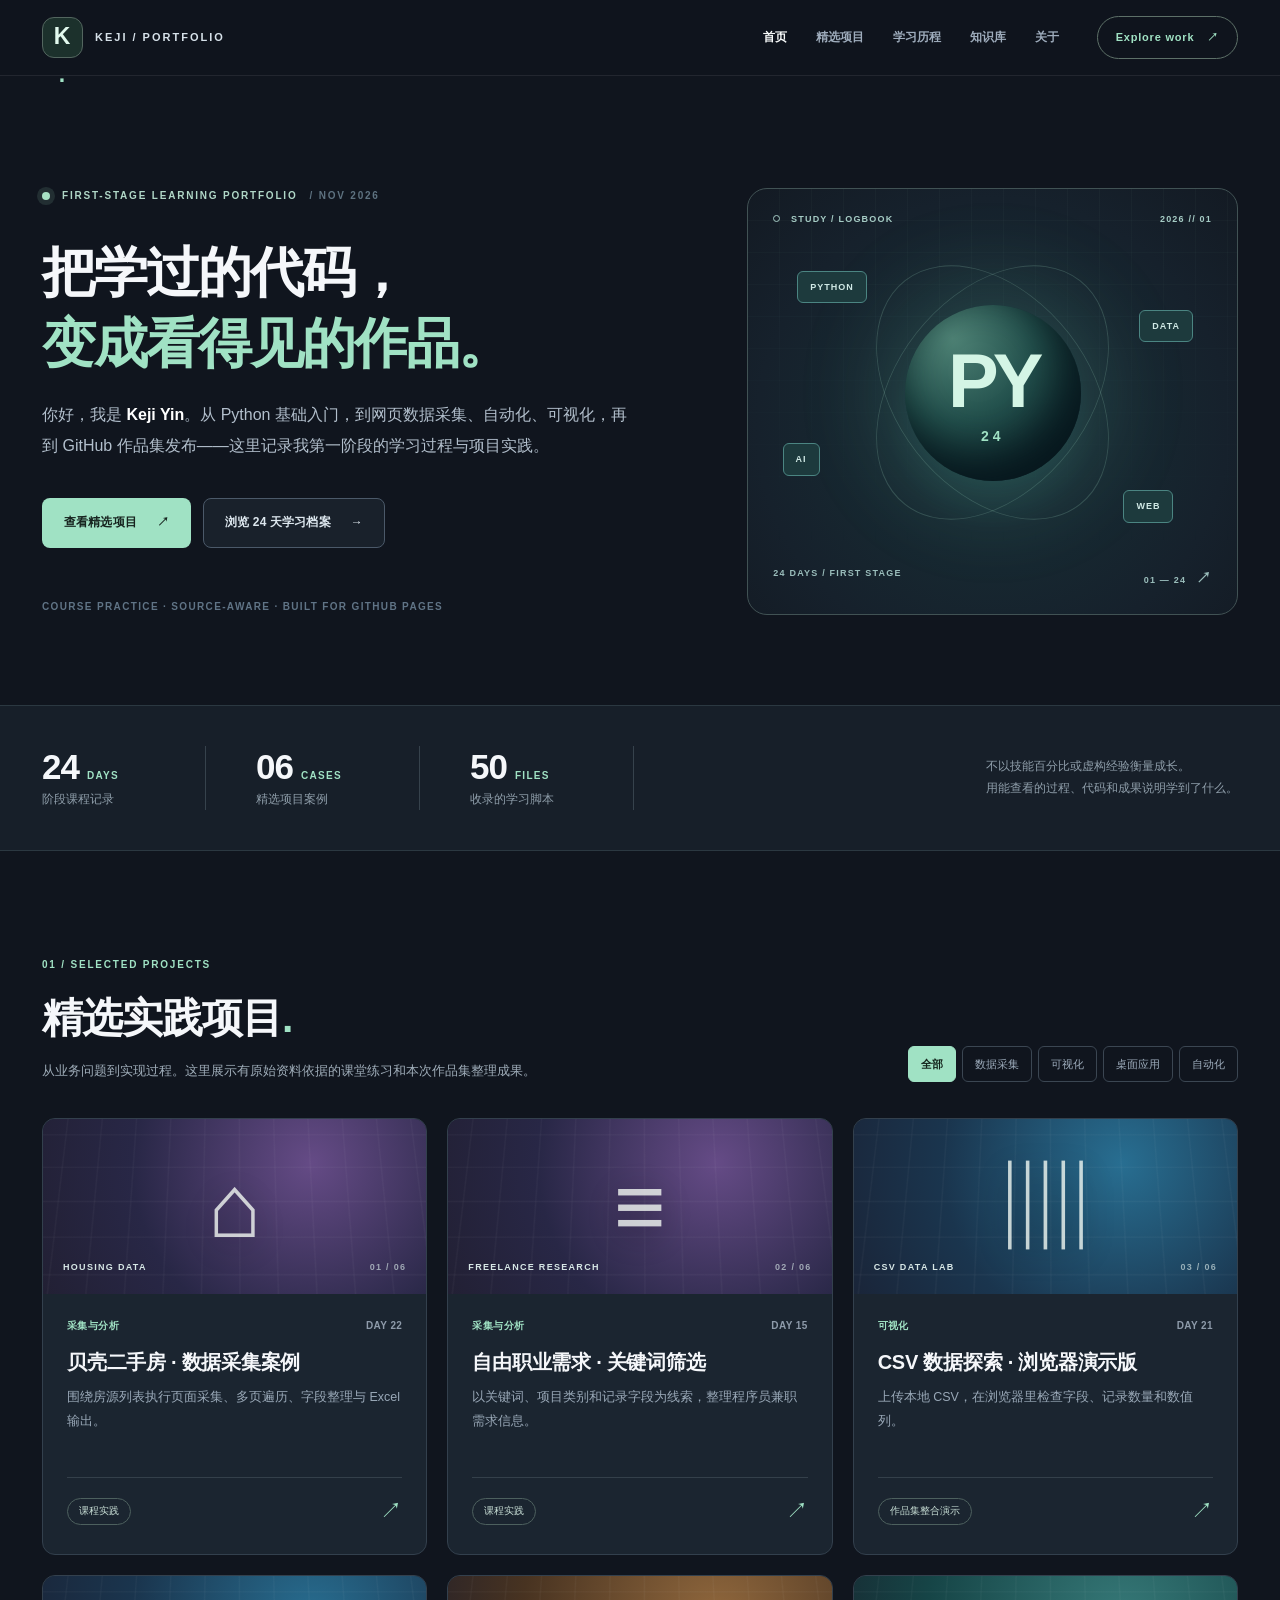
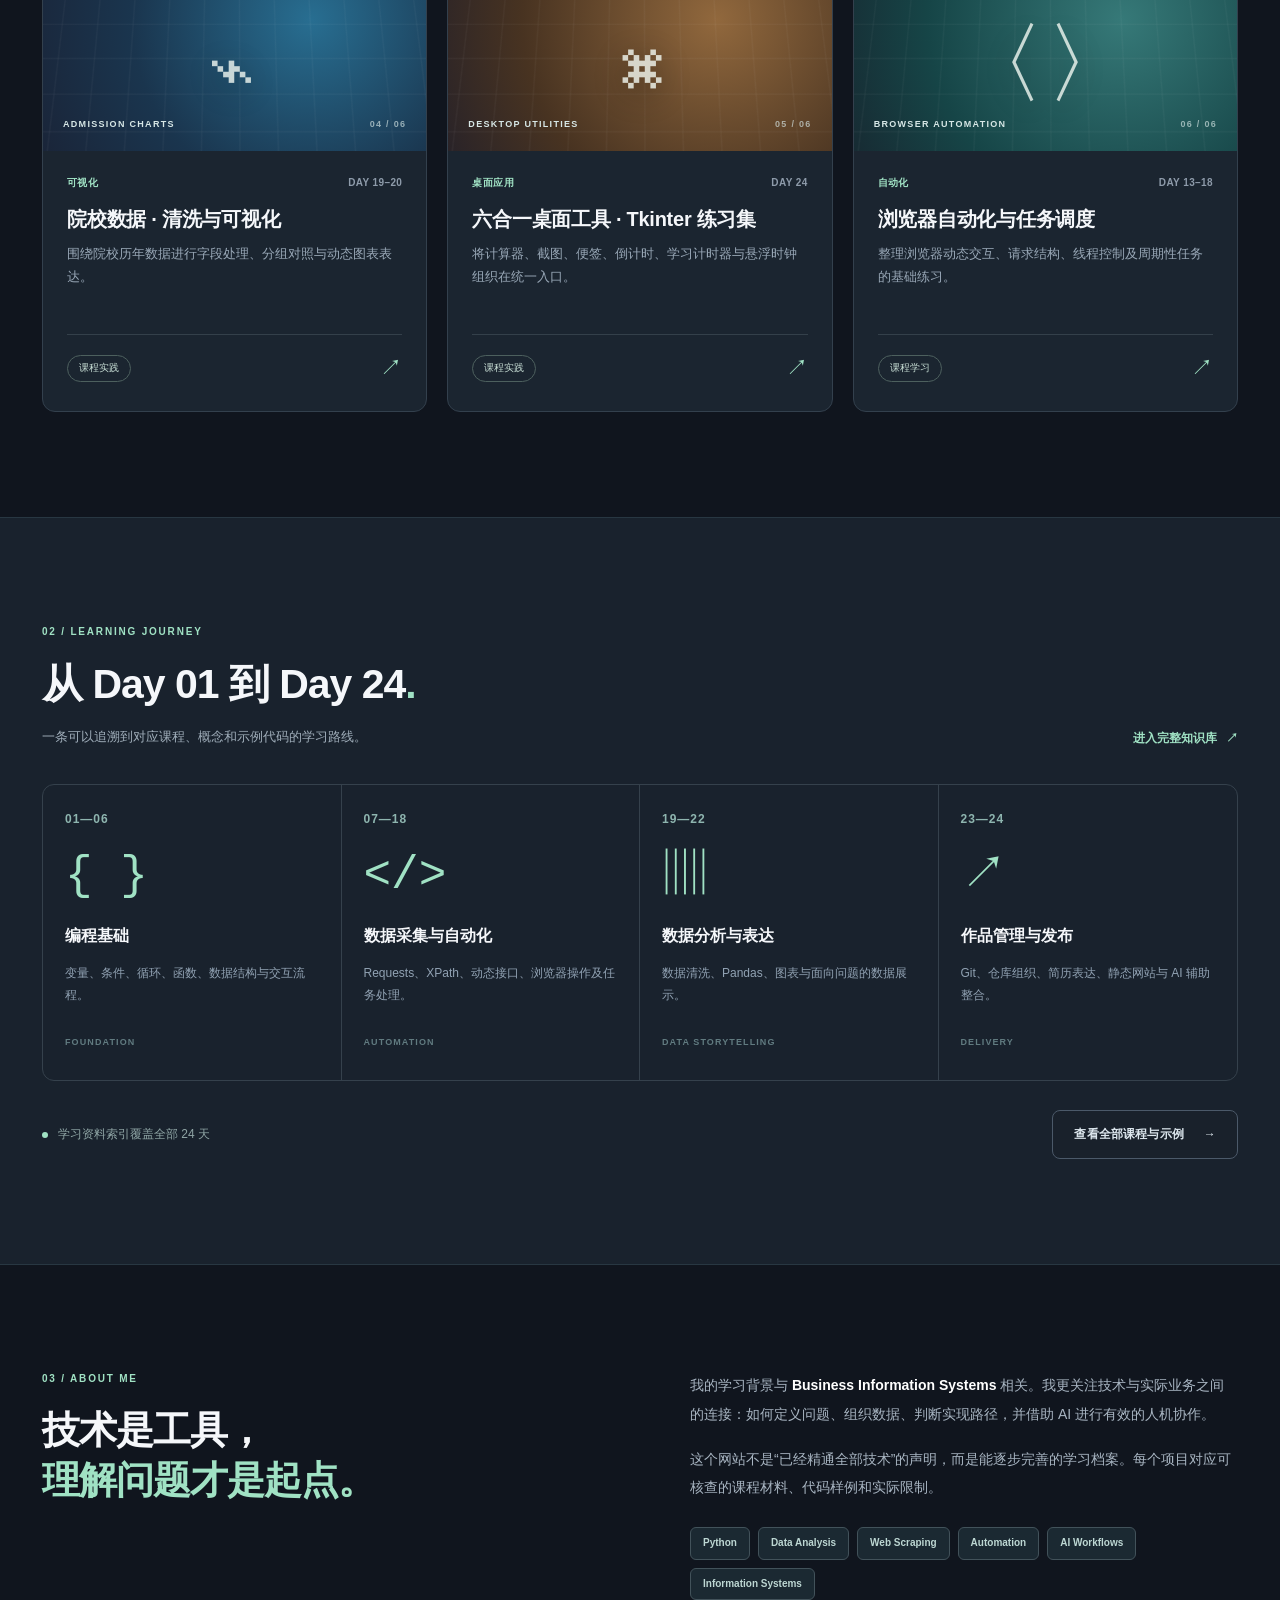
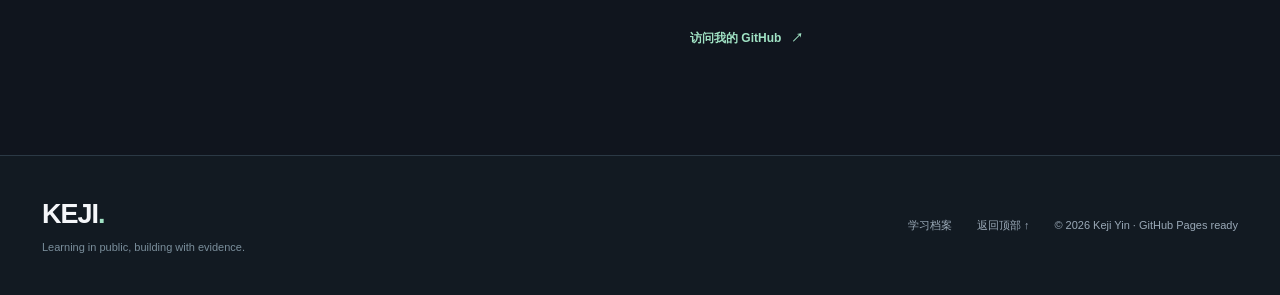
==== index.html @ 794d2c62 "Add files via upload" ====
<!doctype html>
<html lang="zh-CN">
<head>
  <meta charset="utf-8"><meta name="viewport" content="width=device-width, initial-scale=1">
  <meta name="color-scheme" content="dark"><meta name="description" content="Keji Yin 的 Python 第一阶段结课作品集：24 天学习轨迹、数据分析、自动化和桌面工具课程练习。">
  <title>Keji Yin — Python Learning Portfolio</title>
  <link rel="stylesheet" href="assets/style.css">
</head>
<body data-page="home">
  <header class="site-nav"><div class="wrap nav-inner">
    <a class="wordmark" href="index.html" aria-label="Keji 作品集首页"><span class="mark">K<span class="mark-dot">.</span></span><span class="wordmark-text">KEJI / PORTFOLIO</span></a>
    <nav class="nav-links" aria-label="网站导航"><a class="nav-active" href="index.html">首页</a><a href="#projects">精选项目</a><a href="#journey">学习历程</a><a href="knowledge.html">知识库</a><a href="#about">关于</a></nav>
    <a class="nav-cta" href="#projects">Explore work <span>↗</span></a>
    <button id="menu-toggle" class="menu-toggle" type="button" aria-label="打开导航" aria-expanded="false">☰</button>
  </div></header>
  <main>
    <section class="hero wrap" id="top"><div class="hero-copy">
      <div class="eyebrow"><span class="pulse"></span> FIRST-STAGE LEARNING PORTFOLIO <span class="eyebrow-date">/ NOV 2026</span></div>
      <h1>把学过的代码，<br><em>变成看得见的作品。</em></h1>
      <p class="hero-intro">你好，我是 <strong id="profile-name">Keji Yin</strong>。从 Python 基础入门，到网页数据采集、自动化、可视化，再到 GitHub 作品集发布——这里记录我第一阶段的学习过程与项目实践。</p>
      <div class="hero-actions"><a class="btn btn-primary" href="#projects">查看精选项目 <span>↗</span></a><a class="btn btn-outline" href="knowledge.html">浏览 24 天学习档案 <span>→</span></a></div>
      <div class="hero-footnote">COURSE PRACTICE · SOURCE-AWARE · BUILT FOR GITHUB PAGES</div>
    </div><div class="hero-visual" aria-label="学习路线概览">
      <div class="visual-top"><span><span class="mini-circle"></span> STUDY / LOGBOOK</span><span>2026 // 01</span></div>
      <div class="orbital"><div class="orbit orbit-one"></div><div class="orbit orbit-two"></div><div class="core-sphere">PY<span>24</span></div><span class="orb-tag tag-one">PYTHON</span><span class="orb-tag tag-two">DATA</span><span class="orb-tag tag-three">AI</span><span class="orb-tag tag-four">WEB</span></div>
      <div class="visual-bottom"><span>24 DAYS / FIRST STAGE</span><span>01 — 24 <span class="arrow-up">↗</span></span></div>
    </div></section>
    <section class="quick-stats"><div class="wrap stat-flex">
      <div class="stat-item"><strong>24<span class="stat-small">DAYS</span></strong><span>阶段课程记录</span></div>
      <div class="stat-item"><strong>06<span class="stat-small">CASES</span></strong><span>精选项目案例</span></div>
      <div class="stat-item"><strong id="code-count">50<span class="stat-small">FILES</span></strong><span>收录的学习脚本</span></div>
      <p>不以技能百分比或虚构经验衡量成长。<br>用能查看的过程、代码和成果说明学到了什么。</p>
    </div></section>
    <section class="section wrap" id="projects"><div class="section-head"><div><p class="kicker">01 / SELECTED PROJECTS</p><h2>精选实践项目<span class="heading-dot">.</span></h2><p class="section-lede">从业务问题到实现过程。这里展示有原始资料依据的课堂练习和本次作品集整理成果。</p></div><div class="project-filters" id="project-filters" aria-label="项目类别筛选"><button class="filter-btn active" type="button" data-category="全部">全部</button><button class="filter-btn" type="button" data-category="采集与分析">数据采集</button><button class="filter-btn" type="button" data-category="可视化">可视化</button><button class="filter-btn" type="button" data-category="桌面应用">桌面应用</button><button class="filter-btn" type="button" data-category="自动化">自动化</button></div></div>
      <div class="project-grid" id="project-grid"></div>
    </section>
    <section class="journey-outer" id="journey"><div class="wrap section journey-block"><div class="section-head"><div><p class="kicker">02 / LEARNING JOURNEY</p><h2>从 Day 01 到 Day 24<span class="heading-dot">.</span></h2><p class="section-lede">一条可以追溯到对应课程、概念和示例代码的学习路线。</p></div><a class="text-link" href="knowledge.html">进入完整知识库 <span>↗</span></a></div>
      <div class="journey-steps"><div class="journey-step"><div class="step-id">01—06</div><div class="step-glyph">{ }</div><h3>编程基础</h3><p>变量、条件、循环、函数、数据结构与交互流程。</p><span>FOUNDATION</span></div>
      <div class="journey-step"><div class="step-id">07—18</div><div class="step-glyph">&lt;/&gt;</div><h3>数据采集与自动化</h3><p>Requests、XPath、动态接口、浏览器操作及任务处理。</p><span>AUTOMATION</span></div>
      <div class="journey-step"><div class="step-id">19—22</div><div class="step-glyph">▥</div><h3>数据分析与表达</h3><p>数据清洗、Pandas、图表与面向问题的数据展示。</p><span>DATA STORYTELLING</span></div>
      <div class="journey-step"><div class="step-id">23—24</div><div class="step-glyph">↗</div><h3>作品管理与发布</h3><p>Git、仓库组织、简历表达、静态网站与 AI 辅助整合。</p><span>DELIVERY</span></div></div>
      <div class="journey-bottom"><p><span class="thin-dot"></span>学习资料索引覆盖全部 24 天</p><a href="knowledge.html" class="btn btn-outline">查看全部课程与示例 <span>→</span></a></div>
    </div></section>
    <section class="section wrap" id="about"><div class="about-grid"><div><p class="kicker">03 / ABOUT ME</p><h2>技术是工具，<br><em>理解问题才是起点。</em></h2></div><div class="about-copy"><p>我的学习背景与 <strong>Business Information Systems</strong> 相关。我更关注技术与实际业务之间的连接：如何定义问题、组织数据、判断实现路径，并借助 AI 进行有效的人机协作。</p><p>这个网站不是“已经精通全部技术”的声明，而是能逐步完善的学习档案。每个项目对应可核查的课程材料、代码样例和实际限制。</p><div class="skill-chips"><span>Python</span><span>Data Analysis</span><span>Web Scraping</span><span>Automation</span><span>AI Workflows</span><span>Information Systems</span></div><a id="github-profile" class="text-link hidden" href="#" target="_blank" rel="noopener noreferrer">访问我的 GitHub <span>↗</span></a></div></div></section>
  </main>
  <footer class="footer"><div class="wrap footer-inner"><div><div class="footer-brand">KEJI<span>.</span></div><p>Learning in public, building with evidence.</p></div><div class="footer-right"><a href="knowledge.html">学习档案</a><a href="#top">返回顶部 ↑</a><span>© 2026 Keji Yin · GitHub Pages ready</span></div></div></footer>
  <script src="assets/data.js"></script><script src="assets/app.js"></script>
</body></html>
---- assets/style.css ----
:root{--bg:#10151e;--surface:#19212c;--panel:#222b37;--text:#f5f7fa;--muted:#99a7b7;--line:#323d49;--accent:#a0e2c4;--blue:#7ea9ef;--orange:#e4ad78;--violet:#bb9be9;--teal:#7ad4cf}*{box-sizing:border-box}html{scroll-behavior:smooth}body{margin:0;background:var(--bg);color:var(--text);font-family:Inter,'Noto Sans SC','Microsoft Yahei','PingFang SC',-apple-system,BlinkMacSystemFont,sans-serif;font-size:15px;-webkit-font-smoothing:antialiased;line-height:1.65}a{color:inherit;text-decoration:none}button,input,select{font:inherit}button{cursor:pointer}.wrap{width:min(1200px,calc(100% - 84px));margin:0 auto}.site-nav{height:76px;border-bottom:1px solid rgba(255,255,255,.08);position:sticky;top:0;background:rgba(16,21,30,.96);backdrop-filter:blur(20px);z-index:20}.nav-inner{display:flex;align-items:center;gap:38px;height:100%}.wordmark{display:flex;align-items:center;gap:12px;margin-right:auto}.mark{width:41px;height:41px;border:1px solid #53665f;border-radius:12px;background:#1c312c;color:#e2faee;display:grid;place-items:center;font-size:23px;font-weight:800;letter-spacing:-3px;padding-right:4px}.mark-dot,.heading-dot,.footer-brand span{color:var(--accent)}.wordmark-text{font-size:11px;font-weight:800;letter-spacing:2px;color:#d6e1e9}.nav-links{display:flex;align-items:center;gap:29px}.nav-links a{font-size:12px;font-weight:600;color:#9eacbc;transition:.2s}.nav-links a:hover,.nav-links a.nav-active{color:#f7fafa}.nav-cta{font-size:11px;font-weight:800;letter-spacing:.8px;padding:11px 18px;border:1px solid #5d7068;border-radius:30px;color:var(--accent)}.nav-cta span{margin-left:9px}.menu-toggle{display:none}.hero{display:grid;grid-template-columns:1.14fr .86fr;gap:55px;min-height:620px;padding-top:112px;padding-bottom:90px}.hero-copy{display:flex;flex-direction:column;align-items:flex-start}.eyebrow{font-size:10px;font-weight:800;letter-spacing:1.8px;color:#b0d7c7;display:flex;align-items:center;gap:12px}.pulse{width:8px;height:8px;background:#a7e1c4;box-shadow:0 0 0 5px rgba(167,225,196,.12);border-radius:50%}.eyebrow-date{color:#5e7280}.hero h1{font-size:clamp(38px,4.25vw,62px);line-height:1.32;letter-spacing:-2px;margin:32px 0 19px;font-weight:770}.hero h1 em,.about-grid h2 em,.knowledge-hero h1 em{font-style:normal;color:var(--accent)}.hero-intro{font-size:16px;color:#b2bfcc;line-height:1.96;max-width:600px;margin:0}.hero-intro strong{color:white}.hero-actions{display:flex;flex-wrap:wrap;gap:12px;margin-top:36px}.btn{display:inline-flex;align-items:center;justify-content:center;gap:20px;padding:14px 21px;border-radius:8px;font-size:12px;font-weight:800;letter-spacing:.15px;min-height:45px;border:1px solid transparent;transition:transform .2s,border-color .2s,background .2s}.btn:hover{transform:translateY(-2px)}.btn-primary{background:var(--accent);color:#17241f}.btn-primary:hover{background:#c0f2d8}.btn-outline{border-color:#4b5969;background:#19212b;color:#dde7ee}.btn-outline:hover{border-color:#b0d7c7}.hero-footnote{font-size:10px;color:#607486;letter-spacing:1.35px;font-weight:700;margin-top:auto;padding-top:46px}.hero-visual{border:1px solid #415254;border-radius:20px;min-height:427px;background:radial-gradient(ellipse at 50% 56%,#1e4849 0%,#172a32 30%,#16212c 68%,#131a23 100%);overflow:hidden;position:relative;align-self:stretch;display:flex;flex-direction:column}.hero-visual::before{content:"";position:absolute;inset:0;background-image:linear-gradient(transparent 31px,rgba(156,204,194,.065) 32px),linear-gradient(90deg,transparent 31px,rgba(156,204,194,.065) 32px);background-size:32px 32px;mask-image:linear-gradient(white,transparent 88%)}.visual-top,.visual-bottom{position:relative;display:flex;justify-content:space-between;color:#a6ccc5;font-size:9px;font-weight:800;letter-spacing:1.2px;padding:23px 25px}.visual-top .mini-circle{display:inline-block;height:7px;width:7px;border:1px solid currentColor;border-radius:50%;margin-right:7px}.visual-bottom{margin-top:auto;color:#9abdbb}.arrow-up{font-size:15px;padding-left:6px}.orbital{position:relative;margin:auto;height:270px;width:100%;display:grid;place-items:center}.orbit{position:absolute;width:285px;height:285px;border-radius:50%;border:1px solid rgba(168,222,200,.2)}.orbit-one{transform:rotate(38deg) scaleX(.68)}.orbit-two{transform:rotate(-38deg) scaleX(.68)}.core-sphere{position:relative;width:176px;height:176px;display:flex;align-items:center;justify-content:center;flex-direction:column;border-radius:50%;font-size:76px;letter-spacing:-6px;font-weight:820;color:#d4f5e5;background:radial-gradient(circle at 27% 19%,#4e8275,#23514d 43%,#0d262b 80%);box-shadow:0 0 95px 18px #7ddcc42b,inset -14px -21px 45px #07171d;line-height:1}.core-sphere span{font-size:14px;letter-spacing:4px;color:#a0e2c4;margin-top:10px}.orb-tag{position:absolute;padding:8px 12px;font-size:9px;letter-spacing:1px;font-weight:800;background:#1d3a3d;color:#d0e9e5;border:1px solid #4b8582;border-radius:6px}.tag-one{top:13px;left:10%}.tag-two{top:52px;right:9%}.tag-three{bottom:52px;left:7%}.tag-four{bottom:5px;right:13%}.quick-stats{background:#171f29;border-top:1px solid #2b3841;border-bottom:1px solid #2b3841}.stat-flex{display:flex;align-items:center;gap:50px;min-height:144px}.stat-item{display:flex;flex-direction:column;gap:2px;min-width:164px;border-right:1px solid #36424c;padding-right:40px}.stat-item strong{font-size:35px;letter-spacing:-1px;line-height:1.2;font-variant-numeric:tabular-nums}.stat-small{font-size:10px;letter-spacing:1.3px;color:var(--accent);padding-left:8px;font-weight:700}.stat-item>span{font-size:12px;color:#8f9eaa}.stat-flex p{color:#8f9eaa;font-size:12px;line-height:1.8;margin-left:auto}.section{padding-top:106px;padding-bottom:105px}.section-head{display:flex;align-items:flex-end;justify-content:space-between;gap:24px;margin-bottom:36px}.kicker{font-size:10px;letter-spacing:1.8px;font-weight:800;color:var(--accent);margin:0 0 17px}.section h2,.about-grid h2{font-size:clamp(31px,3.2vw,43px);line-height:1.32;letter-spacing:-1px;margin:0}.section-lede{color:#9fadb9;line-height:1.8;margin:14px 0 0;max-width:620px;font-size:13px}.project-filters{display:flex;flex-wrap:wrap;gap:6px;justify-content:flex-end}.filter-btn{border:1px solid #3b4652;color:#9dacbc;background:none;border-radius:6px;padding:8px 12px;font-size:11px}.filter-btn:hover,.filter-btn.active{color:#14241c;background:var(--accent);border-color:var(--accent);font-weight:700}.project-grid{display:grid;grid-template-columns:repeat(3,minmax(0,1fr));gap:20px}.project-card{background:#1b2530;border:1px solid #33404d;border-radius:13px;overflow:hidden;display:flex;flex-direction:column;transition:transform .2s,border-color .2s}.project-card:hover{transform:translateY(-5px);border-color:#779989}.project-art{height:175px;position:relative;overflow:hidden;background:linear-gradient(145deg,#2e3d68,#1e2f43);display:grid;place-items:center}.project-card.violet .project-art,.detail-art.violet{background:radial-gradient(circle at 70% 25%,#654b86,#282746 60%,#222034)}.project-card.blue .project-art,.detail-art.blue{background:radial-gradient(circle at 70% 25%,#286e91,#1a354e 60%,#1a2539)}.project-card.orange .project-art,.detail-art.orange{background:radial-gradient(circle at 70% 25%,#91683d,#483321 65%,#292328)}.project-card.teal .project-art,.detail-art.teal{background:radial-gradient(circle at 70% 25%,#367978,#164547 65%,#172b33)}.art-grid{position:absolute;inset:0;background-image:linear-gradient(transparent 27px,rgba(255,255,255,.065) 28px),linear-gradient(90deg,transparent 27px,rgba(255,255,255,.065) 28px);background-size:28px 28px;transform:perspective(400px) rotateX(15deg) scale(1.3)}.project-art-symbol{position:relative;font-size:89px;line-height:1;color:#f2f8f2;font-weight:200;opacity:.8;text-shadow:0 7px 35px #0007}.art-tag,.art-index{position:absolute;font-size:9px;letter-spacing:1.3px;font-weight:800;color:#d7e7e6;bottom:19px;left:20px}.art-index{left:auto;right:20px;opacity:.65}.project-info{padding:24px;flex:1;display:flex;flex-direction:column}.project-meta{display:flex;justify-content:space-between;gap:10px;color:#a0e2c4;font-size:10px;letter-spacing:.4px;font-weight:760}.project-meta span:last-child{color:#8e9baa}.project-info h3{font-size:20px;letter-spacing:-.25px;line-height:1.45;margin:14px 0 9px}.project-info>p{font-size:12.5px;line-height:1.85;color:#99a8b7;margin:0 0 24px;min-height:67px}.project-footer{display:flex;justify-content:space-between;align-items:center;margin-top:auto;padding-top:15px;border-top:1px solid #34404a}.label-light{border:1px solid #4d605e;border-radius:30px;padding:4px 11px;font-size:10px;color:#c7ddd4}.project-arrow{font-size:22px;color:var(--accent)}.journey-outer{background:#19222d;border-top:1px solid #283742;border-bottom:1px solid #283742}.journey-steps{display:grid;grid-template-columns:repeat(4,1fr);gap:0;border:1px solid #35414c;border-radius:12px;overflow:hidden}.journey-step{padding:25px 22px 27px;border-right:1px solid #35414c;min-height:275px;position:relative}.journey-step:last-child{border-right:0}.step-id{color:#8eb5af;font-size:12px;font-weight:700;letter-spacing:1px}.step-glyph{font-family:ui-monospace,SFMono-Regular,monospace;font-size:46px;color:#a0e2c4;line-height:1.2;margin:19px 0}.journey-step h3{font-size:16px;margin:0 0 9px}.journey-step p{font-size:12px;color:#91a2b3;line-height:1.85;min-height:54px}.journey-step>span{font-size:9px;letter-spacing:1.1px;font-weight:800;color:#617b80}.journey-bottom{display:flex;justify-content:space-between;align-items:center;gap:22px;margin-top:29px}.journey-bottom p{font-size:12px;color:#8fa5a5}.thin-dot{display:inline-block;background:var(--accent);width:6px;height:6px;border-radius:50%;margin-right:10px}.text-link{font-size:12px;color:var(--accent);font-weight:800;white-space:nowrap}.text-link span{margin-left:6px}.about-grid{display:grid;grid-template-columns:1fr 1fr;gap:100px}.about-grid h2{font-size:38px}.about-copy p{font-size:14px;color:#a8b5c2;line-height:2.05;margin:0 0 16px}.about-copy strong{color:white}.skill-chips{display:flex;flex-wrap:wrap;gap:8px;margin:25px 0}.skill-chips span{border:1px solid #42525a;background:#1b2932;padding:7px 12px;border-radius:6px;font-size:10px;color:#bdd7d3;font-weight:700}.hidden{display:none!important}.footer{border-top:1px solid #2b3945;background:#121a22;padding:36px 0}.footer-inner{display:flex;justify-content:space-between;gap:24px}.footer-brand{font-size:27px;font-weight:900;letter-spacing:-1px}.footer-inner p{font-size:11px;color:#7a8e9b;margin:2px 0}.footer-right{display:flex;align-items:center;gap:25px;color:#9aa9b7;font-size:11px}.footer-right a:hover{color:var(--accent)}.empty-state{color:#9caaba;padding:24px}.inner-page{min-height:72vh;padding-top:38px;padding-bottom:100px}.page-topline{display:flex;align-items:center;justify-content:space-between;font-size:10px;color:#718897;font-weight:700;letter-spacing:1.2px;padding-bottom:28px;border-bottom:1px solid #35414c}.back-link{color:#b6d4c8;letter-spacing:0}.back-link:hover{color:white}.detail-hero{display:grid;grid-template-columns:1.5fr .5fr;gap:30px;align-items:end;margin:70px 0 24px}.detail-hero h1{font-size:clamp(34px,4.5vw,57px);line-height:1.3;letter-spacing:-1.6px;margin:18px 0}.detail-intro{color:#abb9c6;max-width:760px;font-size:17px;line-height:1.75}.detail-badges{display:flex;gap:8px;justify-content:flex-end;padding-bottom:24px}.detail-badges span{padding:6px 12px;font-size:10px;border:1px solid #4e6264;color:#bddbcf;border-radius:24px;white-space:nowrap}.detail-art{height:270px;border:1px solid #3a5560;border-radius:15px;display:flex;justify-content:space-between;align-items:end;padding:25px 40px;overflow:hidden}.detail-glyph{font-size:130px;line-height:1;opacity:.65;font-weight:200}.detail-art-copy{text-align:right;color:#d5e9e7;letter-spacing:2px;font-size:11px;line-height:2}.detail-art-copy strong{font-size:24px;letter-spacing:0}.detail-columns{display:grid;grid-template-columns:1.6fr .75fr;gap:90px;margin-top:60px}.detail-section{margin:0 0 60px}.section-number{font-size:10px;font-weight:800;letter-spacing:1.3px;color:var(--accent)}.detail-section h2{font-size:28px;margin:15px 0}.detail-section>p:not(.section-number){color:#a9b6c5;line-height:2;max-width:750px;font-size:14px}.detail-aside{align-self:start;border:1px solid #3c4855;background:#1a2630;border-radius:12px;padding:25px}.detail-aside h3{font-size:18px;margin:0 0 18px}.resource-link{display:flex;gap:14px;justify-content:space-between;border-top:1px solid #364650;padding:13px 0;font-size:12px;color:#bdd5d1;word-break:break-word}.resource-link:hover{color:white}.resource-link span:last-child{color:var(--accent)}.source-note{color:#8797a8;font-size:11px;line-height:1.9;border-top:1px solid #34414b;padding-top:20px;margin-top:8px}.process-list{list-style:none;padding:0;max-width:750px}.process-list li{display:flex;align-items:flex-start;gap:22px;padding:17px 0;border-bottom:1px solid #293741;color:#c0cbd7;font-size:14px}.process-list span{font-size:10px;color:var(--accent);font-weight:800;margin-top:2px}.detail-demo{margin-top:20px}.related{border-top:1px solid #33404d;padding-top:40px;margin-top:40px}.related-row{display:flex;justify-content:space-between;gap:20px}.related-row a{font-size:13px;color:#accfc6;font-weight:700}.knowledge-hero{padding:73px 0 35px;max-width:940px}.knowledge-hero h1{font-size:clamp(38px,5vw,64px);letter-spacing:-2px;line-height:1.25;margin:21px 0}.knowledge-hero>p:not(.kicker){color:#9baab9;line-height:1.9;max-width:690px}.archive-controls{display:flex;gap:12px;margin-top:36px}.search-label{flex:1;display:flex;align-items:center;border:1px solid #44525d;background:#1b2530;border-radius:9px;padding:0 16px;gap:10px}.search-label span{font-size:24px;color:#a0e2c4}.search-label input{width:100%;height:48px;background:transparent;border:0;outline:none;color:#fff;font-size:13px}.archive-controls select{background:#1b2530;color:#d7e8e1;border:1px solid #44525d;border-radius:9px;padding:0 17px;min-width:150px}.archive-count{font-size:11px;letter-spacing:.5px;color:#94a7aa;margin:12px 0 14px}.archive-list{border:1px solid #37434e;border-radius:11px;overflow:hidden}.archive-card{border-bottom:1px solid #33404c;background:#19232e}.archive-card:last-child{border-bottom:none}.archive-card[open]{background:#1f2b36}.archive-card summary{display:flex;align-items:center;gap:23px;padding:18px 25px;cursor:pointer;list-style:none;min-height:88px}.archive-card summary::-webkit-details-marker{display:none}.archive-card summary:hover{background:#ffffff06}.archive-day{font-size:20px;font-weight:800;color:#a0e2c4;min-width:42px}.archive-title{display:flex;flex-direction:column;flex:1;gap:3px}.archive-title strong{font-size:14px}.archive-title small{font-size:11px;color:#899cab}.archive-tag{font-size:10px;border:1px solid #53636b;border-radius:24px;padding:4px 12px;color:#b6c7ca}.archive-expand{font-size:22px;font-weight:200;color:#a1c6b9;margin-left:14px}.archive-card[open] .archive-expand{transform:rotate(45deg)}.archive-content{padding:0 25px 26px 90px}.archive-content p{font-size:12px;color:#a5b4c1;margin:0 0 15px}.archive-code-head{font-size:10px;color:#8db5aa;font-weight:700;letter-spacing:.6px}.archive-links{display:flex;flex-wrap:wrap;gap:8px;margin-top:12px}.archive-links a{font-size:10px;border:1px solid #4a5e60;border-radius:6px;padding:7px 10px;color:#c8dfd8;max-width:100%;word-break:break-word}.archive-links a:hover{background:#294540}.archive-none{font-size:11px;color:#899eaa}.archive-footer{font-size:11px;line-height:1.85;color:#7890a0;margin-top:25px}@media(max-width:1050px){.wrap{width:min(100% - 52px,1200px)}.hero{gap:26px}.project-grid{grid-template-columns:repeat(2,minmax(0,1fr))}.project-filters{max-width:380px}.stat-flex{gap:20px}.stat-item{min-width:128px;padding-right:15px}.stat-flex p{font-size:11px}.journey-step{padding:21px 17px}.about-grid{gap:45px}.detail-columns{gap:45px}}@media(max-width:760px){.wrap{width:calc(100% - 36px)}.site-nav{height:66px}.nav-links{display:none;position:absolute;top:65px;left:0;right:0;background:#18212d;padding:15px 20px;border-bottom:1px solid #374750;flex-direction:column;align-items:stretch;gap:0}.nav-links.open{display:flex}.nav-links a{padding:11px 0}.nav-cta{display:none}.menu-toggle{display:block;background:none;border:1px solid #41505b;border-radius:6px;padding:5px 10px;color:#d3e2db;font-size:19px}.hero{grid-template-columns:1fr;min-height:0;padding-top:65px;padding-bottom:70px;gap:35px}.hero h1{font-size:clamp(37px,9vw,50px)}.hero-visual{height:335px;min-height:335px}.orbital{height:215px}.orbit{width:236px;height:236px}.core-sphere{height:147px;width:147px;font-size:61px}.tag-one{left:5%}.tag-two{right:5%}.hero-footnote{padding-top:25px}.stat-flex{display:grid;grid-template-columns:repeat(3,1fr);gap:14px;padding-top:24px;padding-bottom:24px}.stat-item{min-width:0;padding-right:6px}.stat-item strong{font-size:27px}.stat-item>span{font-size:10px}.stat-flex p{grid-column:1/-1;margin:6px 0 0}.section{padding-top:65px;padding-bottom:65px}.section-head{display:block}.project-filters{max-width:100%;justify-content:flex-start;margin-top:20px}.project-grid{grid-template-columns:1fr}.project-art{height:190px}.project-info>p{min-height:0}.journey-steps{grid-template-columns:1fr 1fr}.journey-step{min-height:255px;border-bottom:1px solid #35414c}.journey-step:nth-child(2){border-right:none}.journey-step:nth-child(3),.journey-step:nth-child(4){border-bottom:none}.journey-bottom{align-items:flex-start;flex-direction:column}.about-grid{grid-template-columns:1fr;gap:24px}.about-grid h2{font-size:34px}.footer-inner{flex-direction:column}.footer-right{flex-wrap:wrap;gap:15px}.detail-hero{grid-template-columns:1fr;margin-top:50px;gap:10px}.detail-badges{justify-content:flex-start}.detail-art{height:205px;padding:20px}.detail-glyph{font-size:85px}.detail-art-copy strong{font-size:15px}.detail-columns{grid-template-columns:1fr;margin-top:40px;gap:5px}.detail-section{margin-bottom:42px}.related-row{flex-direction:column}.page-topline{gap:10px}.page-topline span{display:none}.knowledge-hero{padding-top:52px}.archive-controls{flex-direction:column}.archive-controls select{height:46px}.archive-card summary{padding:14px 12px;gap:12px}.archive-day{min-width:27px;font-size:17px}.archive-title strong{font-size:12px}.archive-title small{font-size:10px}.archive-tag{display:none}.archive-expand{margin-left:0}.archive-content{padding:0 13px 20px 53px}.wordmark-text{font-size:9px}.hero-intro{font-size:14px}}@media(prefers-reduced-motion:reduce){*,*:before,*:after{scroll-behavior:auto!important;transition:none!important}}
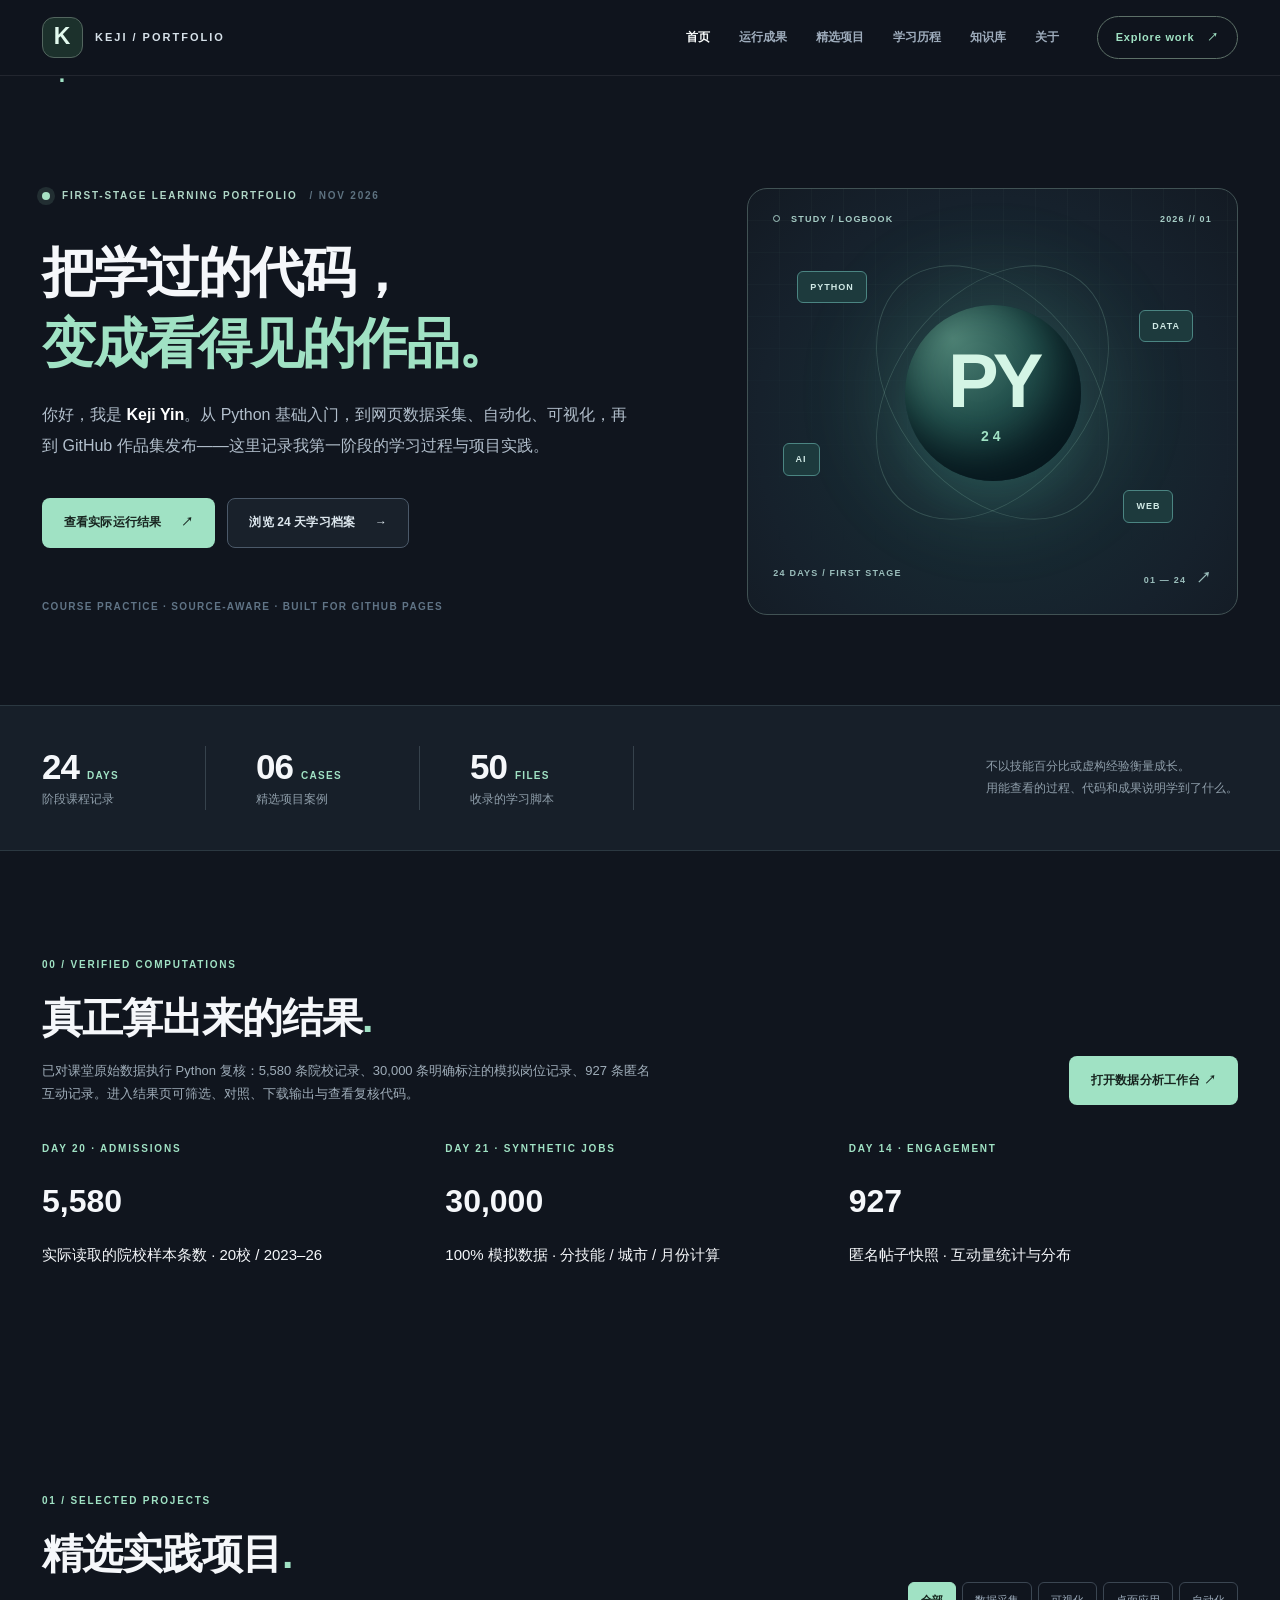
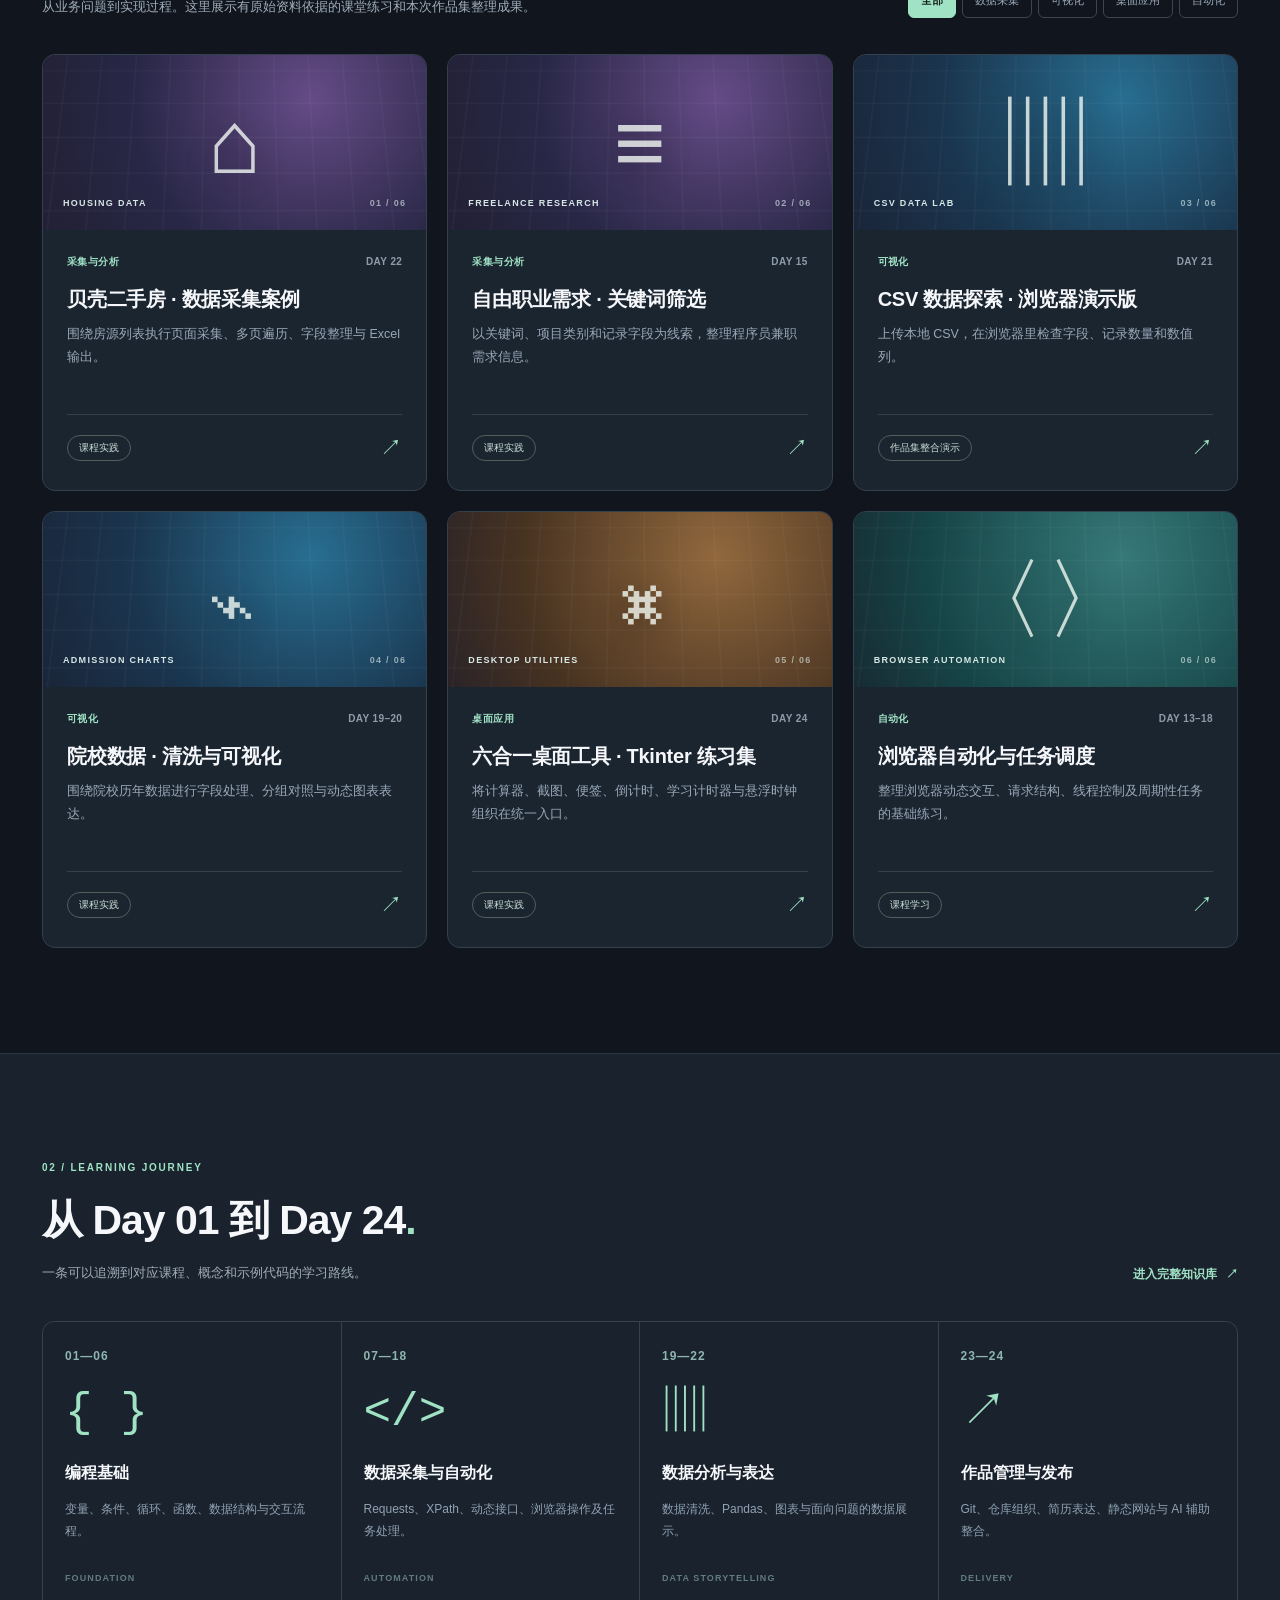
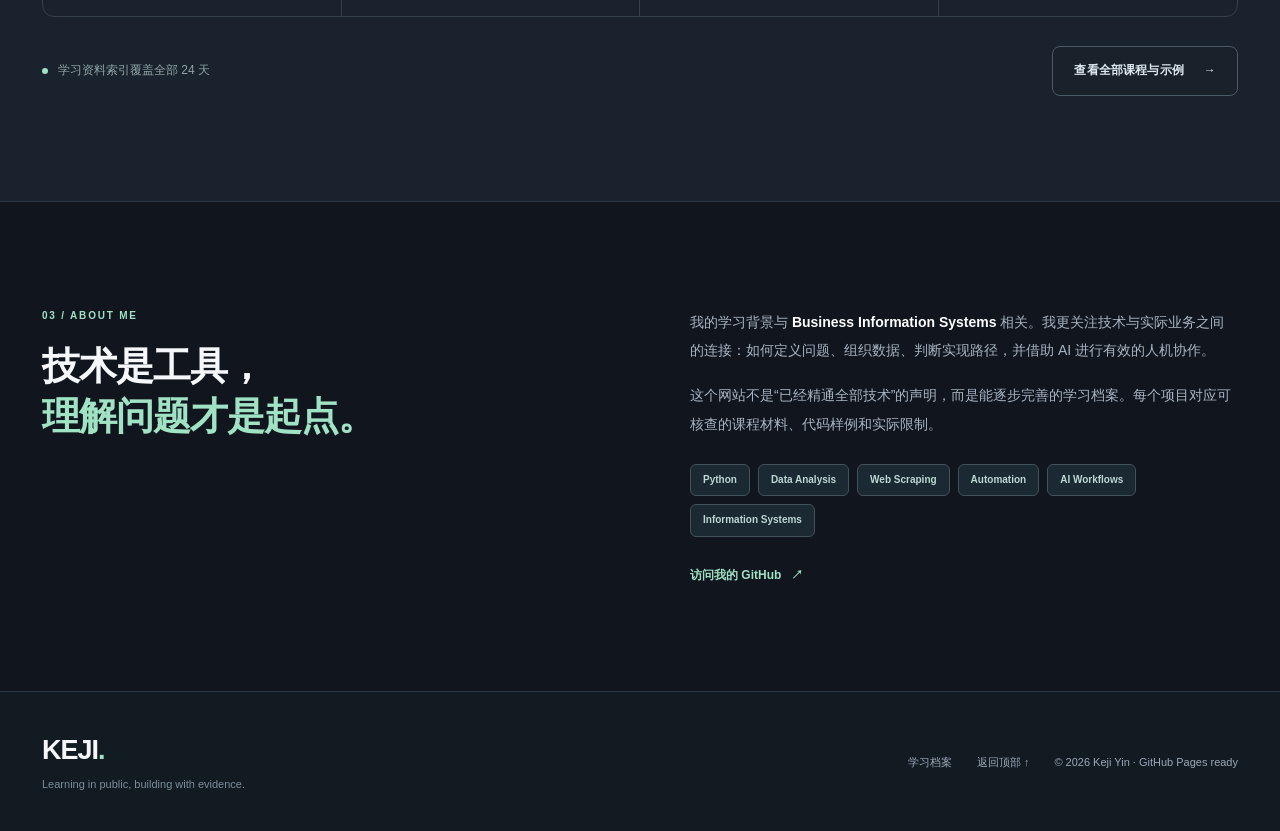
==== commit cd8cad96: "Show executed results and label unverified source cases: index.html" ====
--- a/index.html
+++ b/index.html
@@ -9,7 +9,7 @@
 <body data-page="home">
   <header class="site-nav"><div class="wrap nav-inner">
     <a class="wordmark" href="index.html" aria-label="Keji 作品集首页"><span class="mark">K<span class="mark-dot">.</span></span><span class="wordmark-text">KEJI / PORTFOLIO</span></a>
-    <nav class="nav-links" aria-label="网站导航"><a class="nav-active" href="index.html">首页</a><a href="#projects">精选项目</a><a href="#journey">学习历程</a><a href="knowledge.html">知识库</a><a href="#about">关于</a></nav>
+    <nav class="nav-links" aria-label="网站导航"><a class="nav-active" href="index.html">首页</a><a href="results.html">运行成果</a><a href="#projects">精选项目</a><a href="#journey">学习历程</a><a href="knowledge.html">知识库</a><a href="#about">关于</a></nav>
     <a class="nav-cta" href="#projects">Explore work <span>↗</span></a>
     <button id="menu-toggle" class="menu-toggle" type="button" aria-label="打开导航" aria-expanded="false">☰</button>
   </div></header>
@@ -18,7 +18,7 @@
       <div class="eyebrow"><span class="pulse"></span> FIRST-STAGE LEARNING PORTFOLIO <span class="eyebrow-date">/ NOV 2026</span></div>
       <h1>把学过的代码，<br><em>变成看得见的作品。</em></h1>
       <p class="hero-intro">你好，我是 <strong id="profile-name">Keji Yin</strong>。从 Python 基础入门，到网页数据采集、自动化、可视化，再到 GitHub 作品集发布——这里记录我第一阶段的学习过程与项目实践。</p>
-      <div class="hero-actions"><a class="btn btn-primary" href="#projects">查看精选项目 <span>↗</span></a><a class="btn btn-outline" href="knowledge.html">浏览 24 天学习档案 <span>→</span></a></div>
+      <div class="hero-actions"><a class="btn btn-primary" href="results.html">查看实际运行结果 <span>↗</span></a><a class="btn btn-outline" href="knowledge.html">浏览 24 天学习档案 <span>→</span></a></div>
       <div class="hero-footnote">COURSE PRACTICE · SOURCE-AWARE · BUILT FOR GITHUB PAGES</div>
     </div><div class="hero-visual" aria-label="学习路线概览">
       <div class="visual-top"><span><span class="mini-circle"></span> STUDY / LOGBOOK</span><span>2026 // 01</span></div>
@@ -31,6 +31,7 @@
       <div class="stat-item"><strong id="code-count">50<span class="stat-small">FILES</span></strong><span>收录的学习脚本</span></div>
       <p>不以技能百分比或虚构经验衡量成长。<br>用能查看的过程、代码和成果说明学到了什么。</p>
     </div></section>
+<section class="section wrap" id="evidence"><div class="section-head"><div><p class="kicker">00 / VERIFIED COMPUTATIONS</p><h2>真正算出来的结果<span class="heading-dot">.</span></h2><p class="section-lede">已对课堂原始数据执行 Python 复核：5,580 条院校记录、30,000 条明确标注的模拟岗位记录、927 条匿名互动记录。进入结果页可筛选、对照、下载输出与查看复核代码。</p></div><a class="btn btn-primary" href="results.html">打开数据分析工作台 ↗</a></div><div class="summary" style="display:grid;grid-template-columns:repeat(auto-fit,minmax(230px,1fr));gap:14px"><a class="panel" href="results.html#exams" style="text-decoration:none;display:block"><p class="kicker">DAY 20 · ADMISSIONS</p><h3 style="font-size:32px;margin:12px 0">5,580</h3><p>实际读取的院校样本条数 · 20校 / 2023–26</p></a><a class="panel" href="results.html#jobs" style="text-decoration:none;display:block"><p class="kicker">DAY 21 · SYNTHETIC JOBS</p><h3 style="font-size:32px;margin:12px 0">30,000</h3><p>100% 模拟数据 · 分技能 / 城市 / 月份计算</p></a><a class="panel" href="results.html#social" style="text-decoration:none;display:block"><p class="kicker">DAY 14 · ENGAGEMENT</p><h3 style="font-size:32px;margin:12px 0">927</h3><p>匿名帖子快照 · 互动量统计与分布</p></a></div></section>
     <section class="section wrap" id="projects"><div class="section-head"><div><p class="kicker">01 / SELECTED PROJECTS</p><h2>精选实践项目<span class="heading-dot">.</span></h2><p class="section-lede">从业务问题到实现过程。这里展示有原始资料依据的课堂练习和本次作品集整理成果。</p></div><div class="project-filters" id="project-filters" aria-label="项目类别筛选"><button class="filter-btn active" type="button" data-category="全部">全部</button><button class="filter-btn" type="button" data-category="采集与分析">数据采集</button><button class="filter-btn" type="button" data-category="可视化">可视化</button><button class="filter-btn" type="button" data-category="桌面应用">桌面应用</button><button class="filter-btn" type="button" data-category="自动化">自动化</button></div></div>
       <div class="project-grid" id="project-grid"></div>
     </section>
@@ -45,4 +46,4 @@
   </main>
   <footer class="footer"><div class="wrap footer-inner"><div><div class="footer-brand">KEJI<span>.</span></div><p>Learning in public, building with evidence.</p></div><div class="footer-right"><a href="knowledge.html">学习档案</a><a href="#top">返回顶部 ↑</a><span>© 2026 Keji Yin · GitHub Pages ready</span></div></div></footer>
   <script src="assets/data.js"></script><script src="assets/app.js"></script>
-</body></html>
+</body></html>
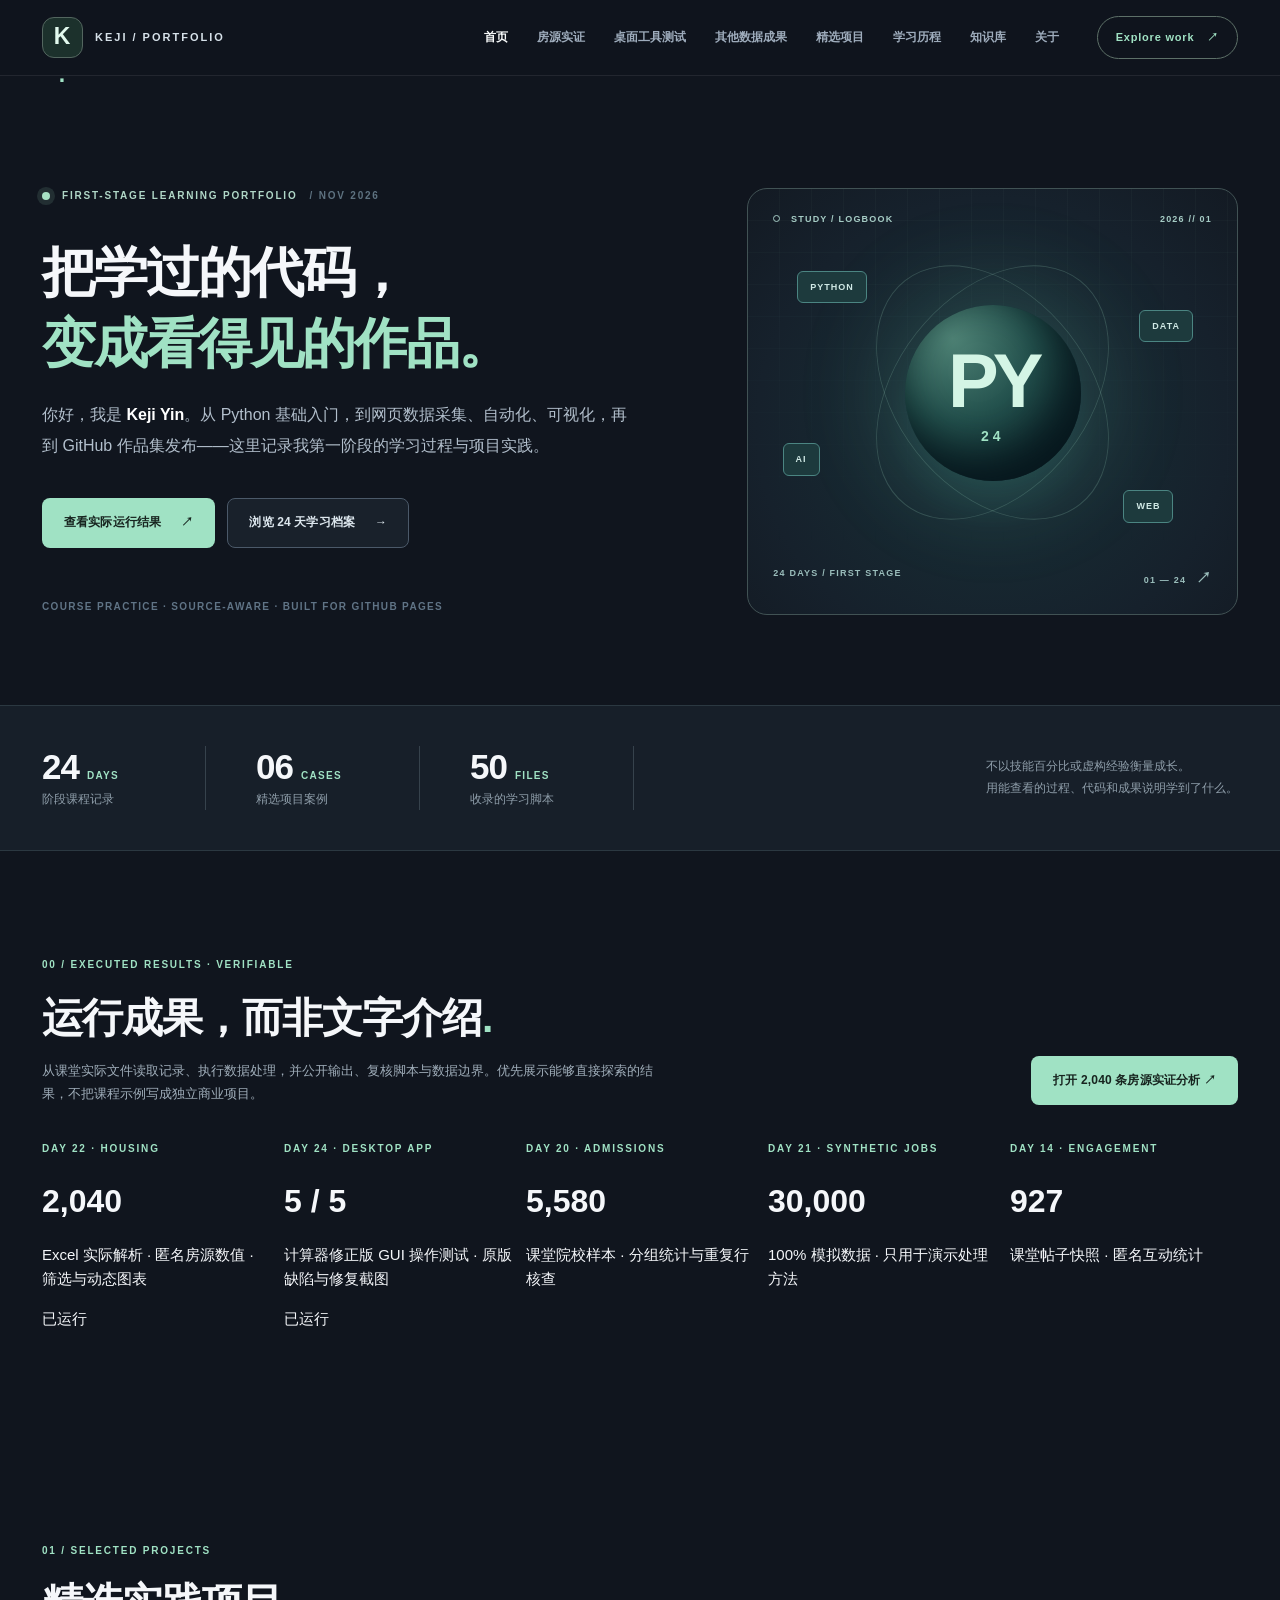
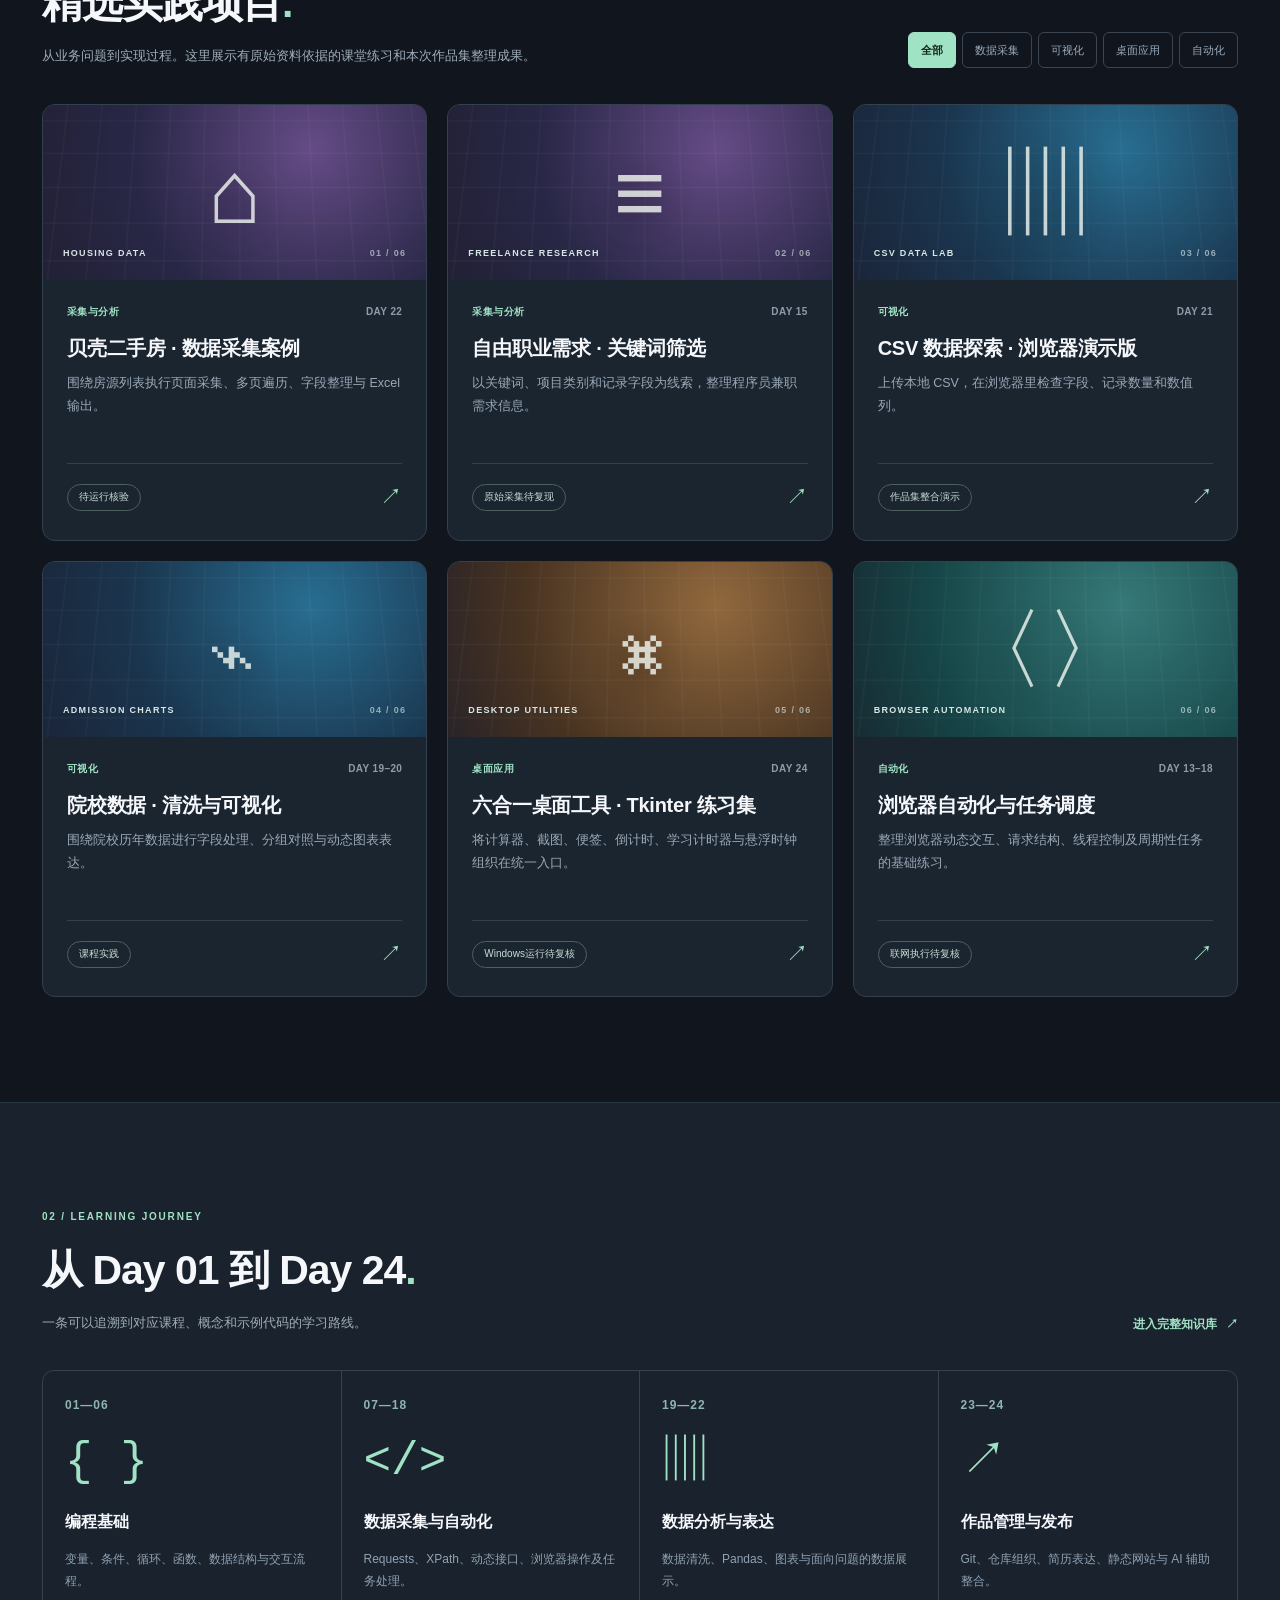
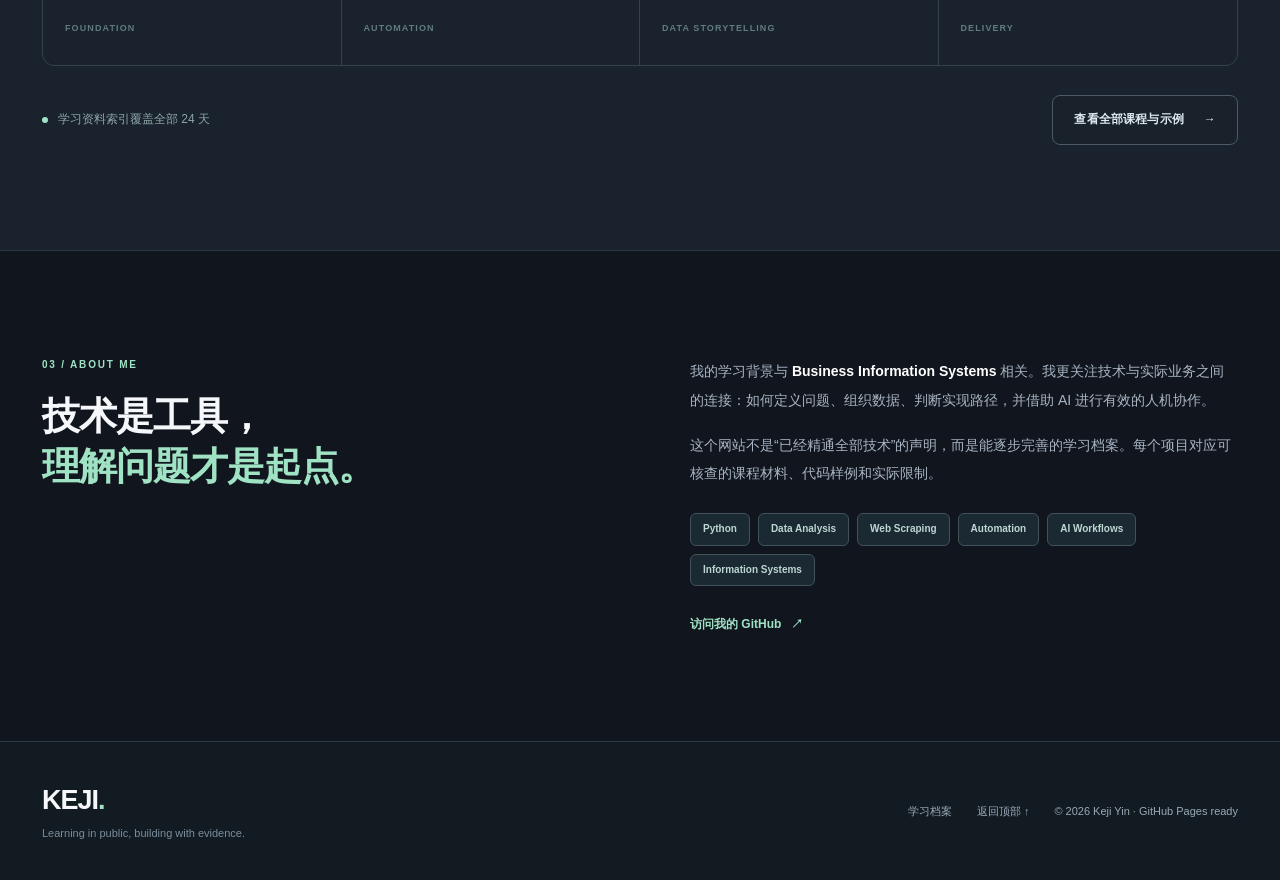
==== commit 1b65725e: "Feature executed Day22 and Day24 evidence on index.html" ====
--- a/index.html
+++ b/index.html
@@ -9,7 +9,7 @@
 <body data-page="home">
   <header class="site-nav"><div class="wrap nav-inner">
     <a class="wordmark" href="index.html" aria-label="Keji 作品集首页"><span class="mark">K<span class="mark-dot">.</span></span><span class="wordmark-text">KEJI / PORTFOLIO</span></a>
-    <nav class="nav-links" aria-label="网站导航"><a class="nav-active" href="index.html">首页</a><a href="results.html">运行成果</a><a href="#projects">精选项目</a><a href="#journey">学习历程</a><a href="knowledge.html">知识库</a><a href="#about">关于</a></nav>
+    <nav class="nav-links" aria-label="网站导航"><a class="nav-active" href="index.html">首页</a><a href="housing.html">房源实证</a><a href="desktop.html">桌面工具测试</a><a href="results.html">其他数据成果</a><a href="#projects">精选项目</a><a href="#journey">学习历程</a><a href="knowledge.html">知识库</a><a href="#about">关于</a></nav>
     <a class="nav-cta" href="#projects">Explore work <span>↗</span></a>
     <button id="menu-toggle" class="menu-toggle" type="button" aria-label="打开导航" aria-expanded="false">☰</button>
   </div></header>
@@ -31,7 +31,7 @@
       <div class="stat-item"><strong id="code-count">50<span class="stat-small">FILES</span></strong><span>收录的学习脚本</span></div>
       <p>不以技能百分比或虚构经验衡量成长。<br>用能查看的过程、代码和成果说明学到了什么。</p>
     </div></section>
-<section class="section wrap" id="evidence"><div class="section-head"><div><p class="kicker">00 / VERIFIED COMPUTATIONS</p><h2>真正算出来的结果<span class="heading-dot">.</span></h2><p class="section-lede">已对课堂原始数据执行 Python 复核：5,580 条院校记录、30,000 条明确标注的模拟岗位记录、927 条匿名互动记录。进入结果页可筛选、对照、下载输出与查看复核代码。</p></div><a class="btn btn-primary" href="results.html">打开数据分析工作台 ↗</a></div><div class="summary" style="display:grid;grid-template-columns:repeat(auto-fit,minmax(230px,1fr));gap:14px"><a class="panel" href="results.html#exams" style="text-decoration:none;display:block"><p class="kicker">DAY 20 · ADMISSIONS</p><h3 style="font-size:32px;margin:12px 0">5,580</h3><p>实际读取的院校样本条数 · 20校 / 2023–26</p></a><a class="panel" href="results.html#jobs" style="text-decoration:none;display:block"><p class="kicker">DAY 21 · SYNTHETIC JOBS</p><h3 style="font-size:32px;margin:12px 0">30,000</h3><p>100% 模拟数据 · 分技能 / 城市 / 月份计算</p></a><a class="panel" href="results.html#social" style="text-decoration:none;display:block"><p class="kicker">DAY 14 · ENGAGEMENT</p><h3 style="font-size:32px;margin:12px 0">927</h3><p>匿名帖子快照 · 互动量统计与分布</p></a></div></section>
+<section class="section wrap" id="evidence"><div class="section-head"><div><p class="kicker">00 / EXECUTED RESULTS · VERIFIABLE</p><h2>运行成果，而非文字介绍<span class="heading-dot">.</span></h2><p class="section-lede">从课堂实际文件读取记录、执行数据处理，并公开输出、复核脚本与数据边界。优先展示能够直接探索的结果，不把课程示例写成独立商业项目。</p></div><a class="btn btn-primary" href="housing.html">打开 2,040 条房源实证分析 ↗</a></div><div class="summary" style="display:grid;grid-template-columns:repeat(auto-fit,minmax(225px,1fr));gap:14px"><a class="panel" href="housing.html" style="text-decoration:none;display:block"><p class="kicker">DAY 22 · HOUSING</p><h3 style="font-size:32px;margin:12px 0">2,040</h3><p>Excel 实际解析 · 匿名房源数值 · 筛选与动态图表</p><span class="tag">已运行</span></a><a class="panel" href="desktop.html" style="text-decoration:none;display:block"><p class="kicker">DAY 24 · DESKTOP APP</p><h3 style="font-size:32px;margin:12px 0">5 / 5</h3><p>计算器修正版 GUI 操作测试 · 原版缺陷与修复截图</p><span class="tag">已运行</span></a><a class="panel" href="results.html#exams" style="text-decoration:none;display:block"><p class="kicker">DAY 20 · ADMISSIONS</p><h3 style="font-size:32px;margin:12px 0">5,580</h3><p>课堂院校样本 · 分组统计与重复行核查</p></a><a class="panel" href="results.html#jobs" style="text-decoration:none;display:block"><p class="kicker">DAY 21 · SYNTHETIC JOBS</p><h3 style="font-size:32px;margin:12px 0">30,000</h3><p>100% 模拟数据 · 只用于演示处理方法</p></a><a class="panel" href="results.html#social" style="text-decoration:none;display:block"><p class="kicker">DAY 14 · ENGAGEMENT</p><h3 style="font-size:32px;margin:12px 0">927</h3><p>课堂帖子快照 · 匿名互动统计</p></a></div></section>
     <section class="section wrap" id="projects"><div class="section-head"><div><p class="kicker">01 / SELECTED PROJECTS</p><h2>精选实践项目<span class="heading-dot">.</span></h2><p class="section-lede">从业务问题到实现过程。这里展示有原始资料依据的课堂练习和本次作品集整理成果。</p></div><div class="project-filters" id="project-filters" aria-label="项目类别筛选"><button class="filter-btn active" type="button" data-category="全部">全部</button><button class="filter-btn" type="button" data-category="采集与分析">数据采集</button><button class="filter-btn" type="button" data-category="可视化">可视化</button><button class="filter-btn" type="button" data-category="桌面应用">桌面应用</button><button class="filter-btn" type="button" data-category="自动化">自动化</button></div></div>
       <div class="project-grid" id="project-grid"></div>
     </section>
@@ -46,4 +46,4 @@
   </main>
   <footer class="footer"><div class="wrap footer-inner"><div><div class="footer-brand">KEJI<span>.</span></div><p>Learning in public, building with evidence.</p></div><div class="footer-right"><a href="knowledge.html">学习档案</a><a href="#top">返回顶部 ↑</a><span>© 2026 Keji Yin · GitHub Pages ready</span></div></div></footer>
   <script src="assets/data.js"></script><script src="assets/app.js"></script>
-</body></html>+</body></html>
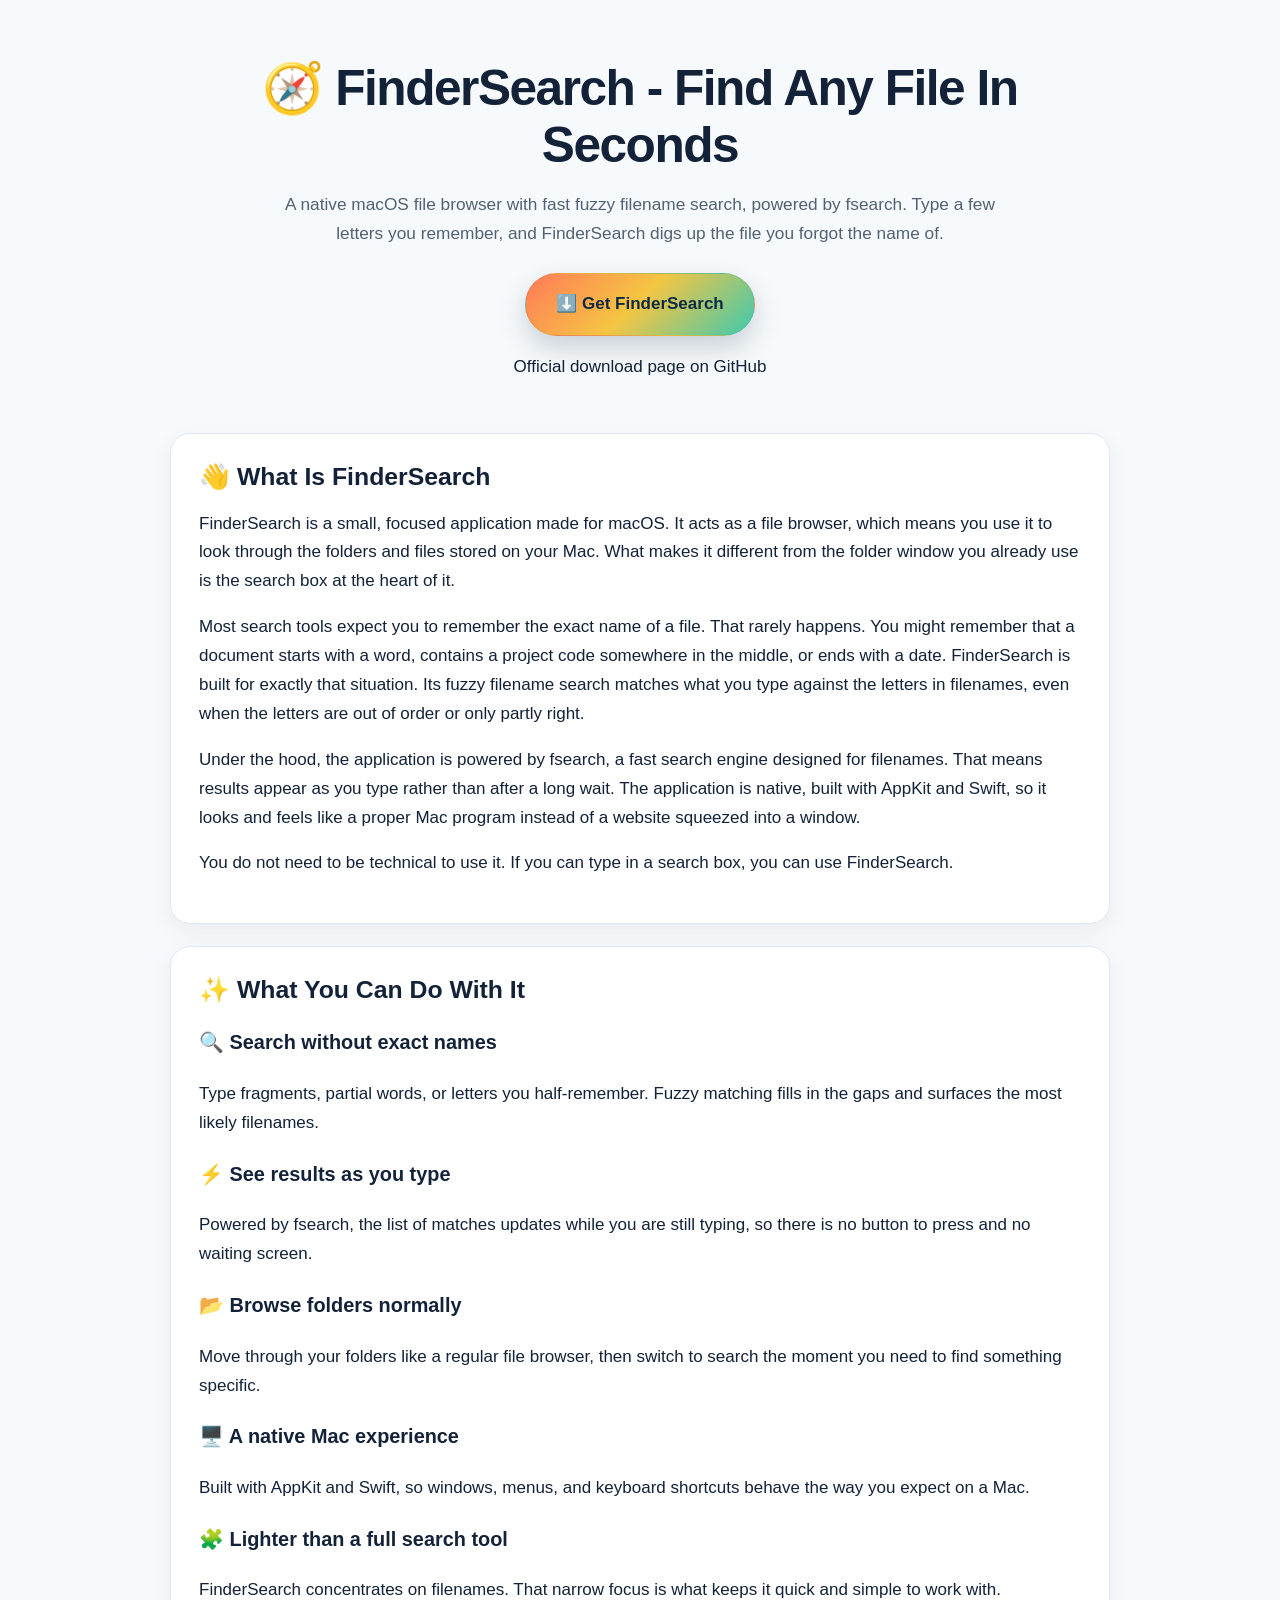
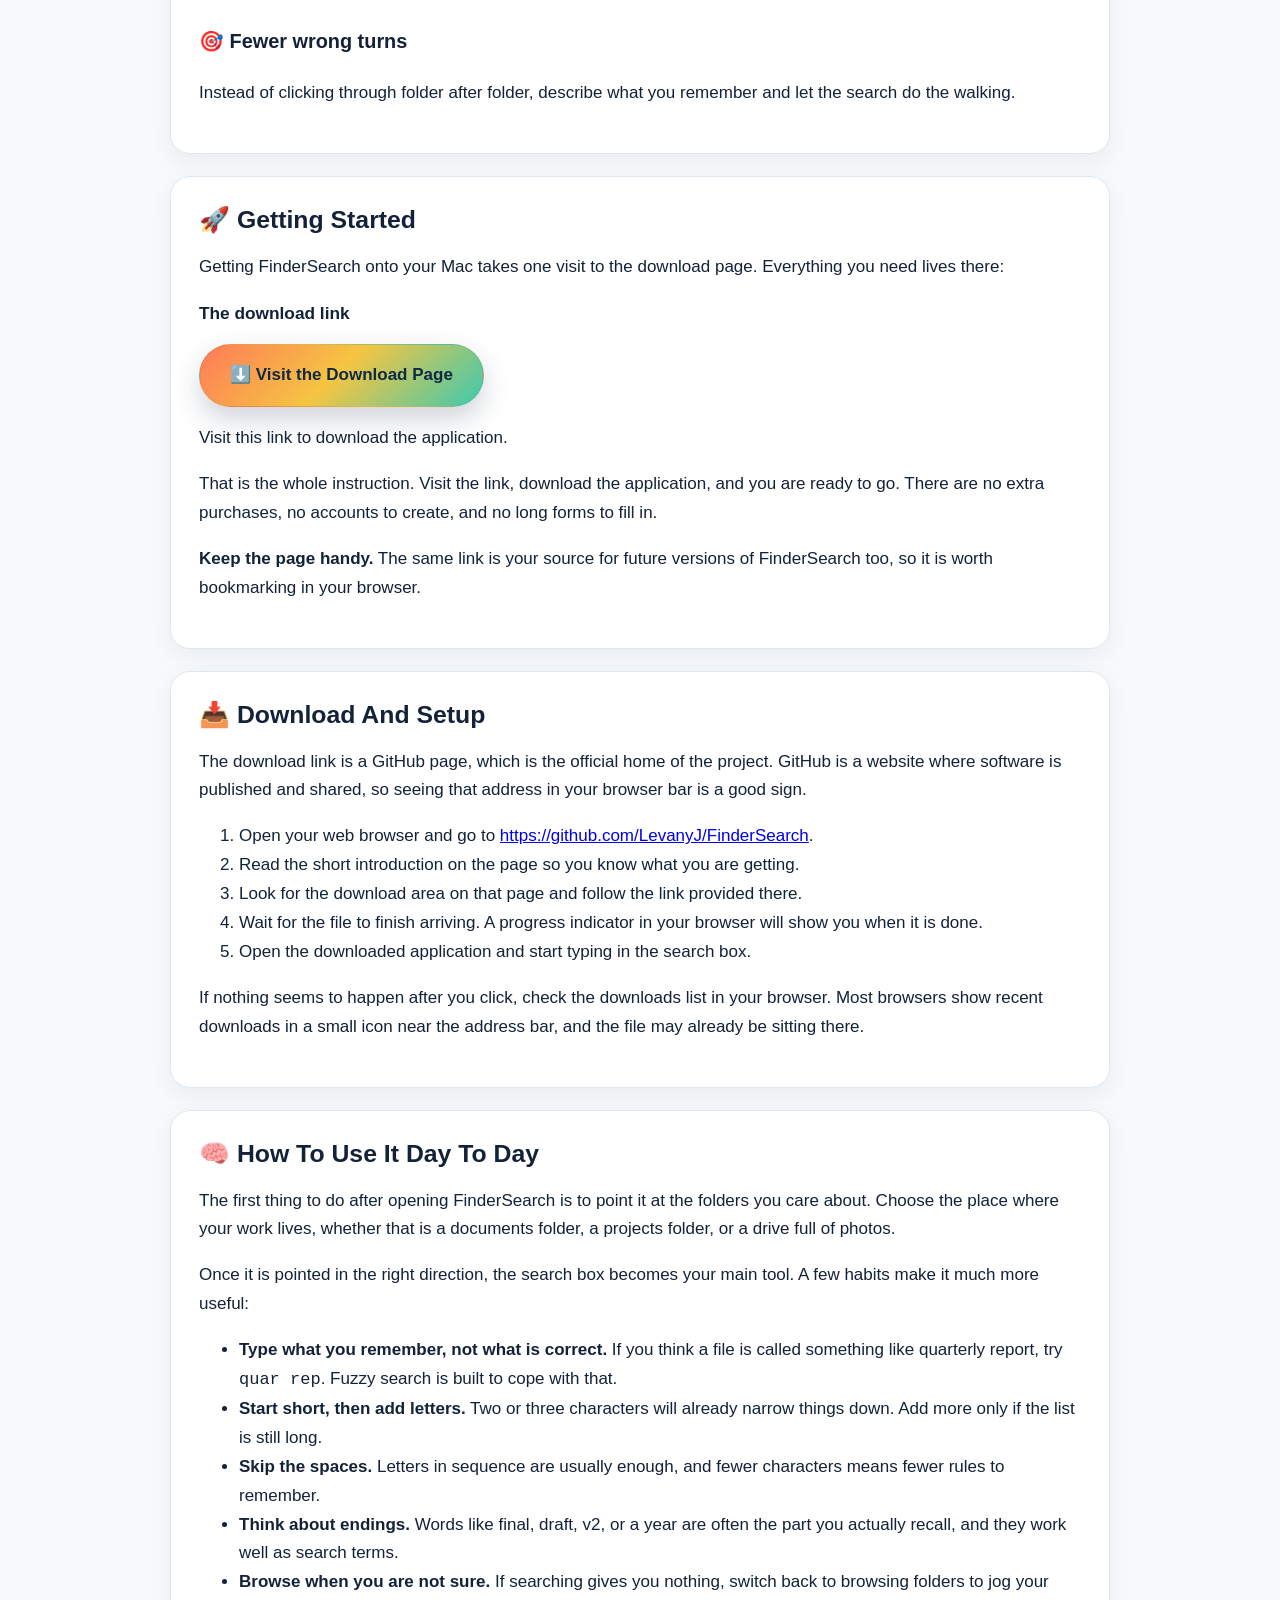
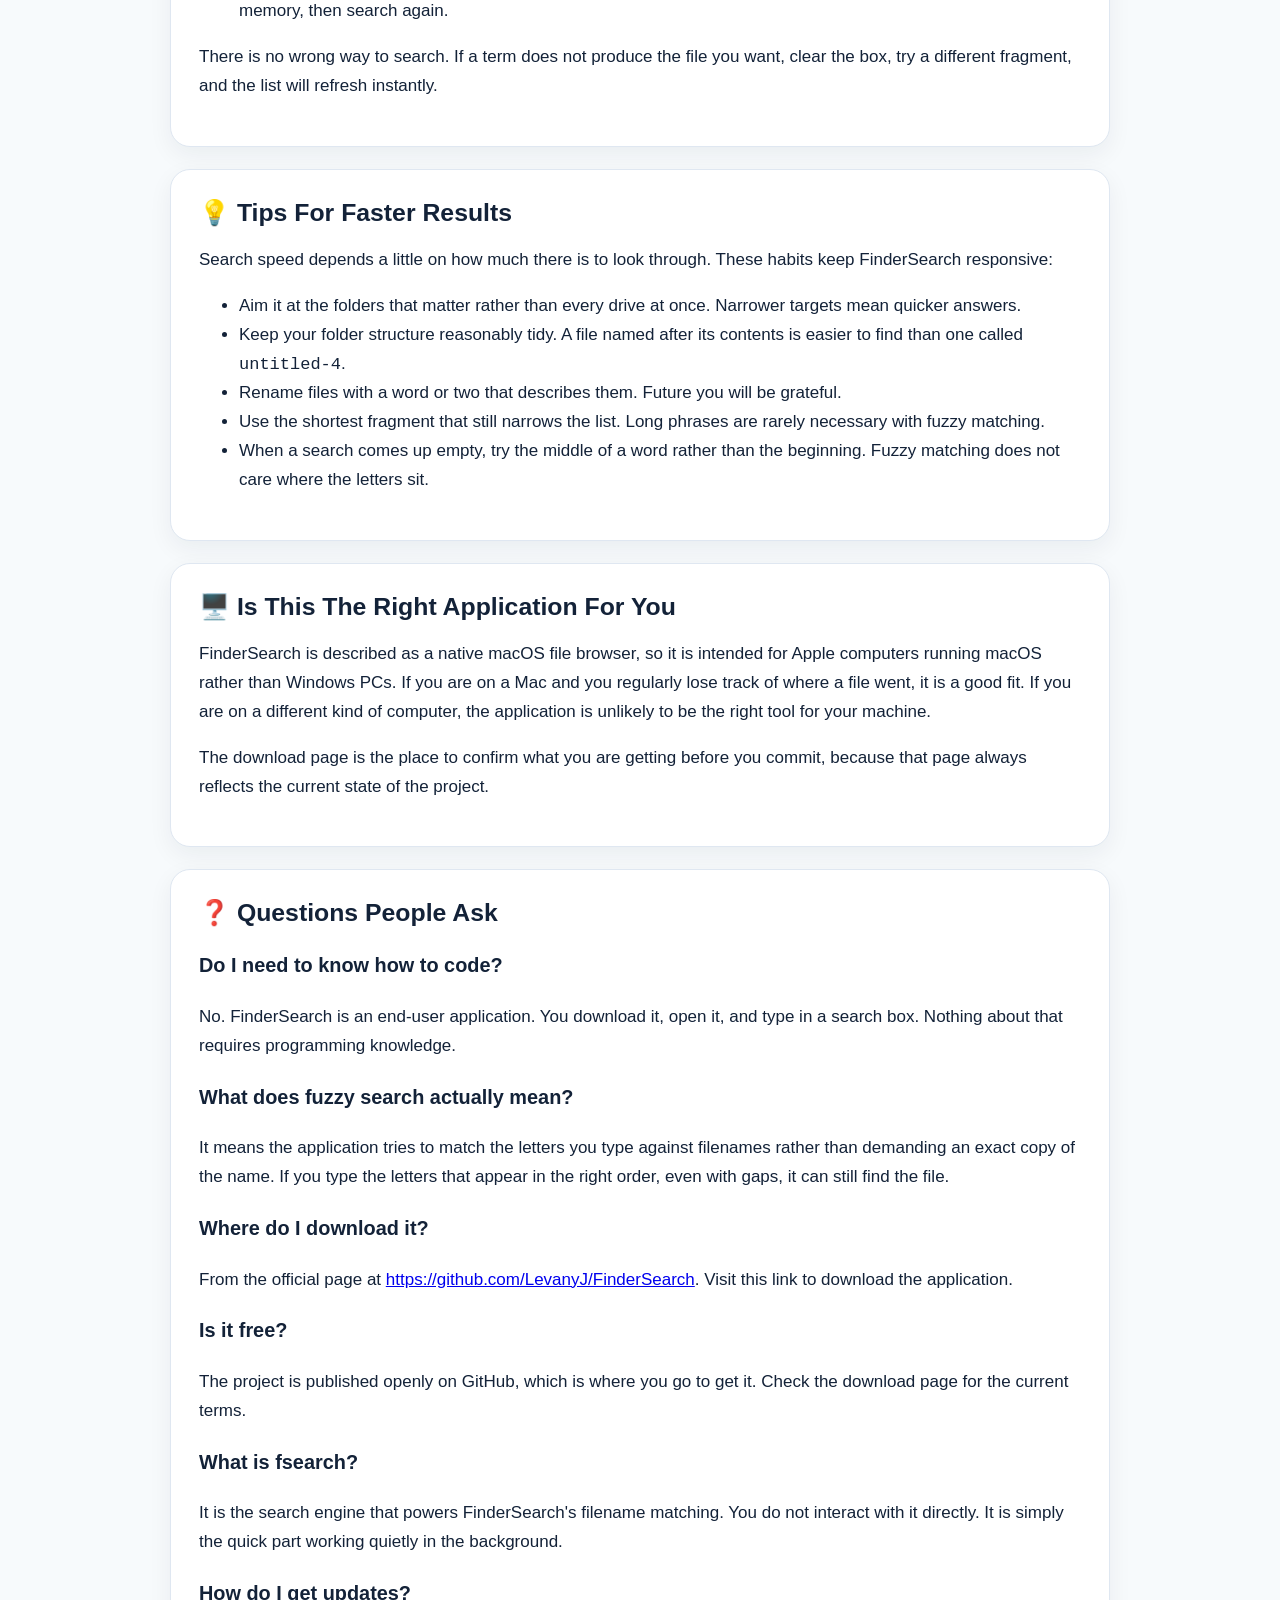
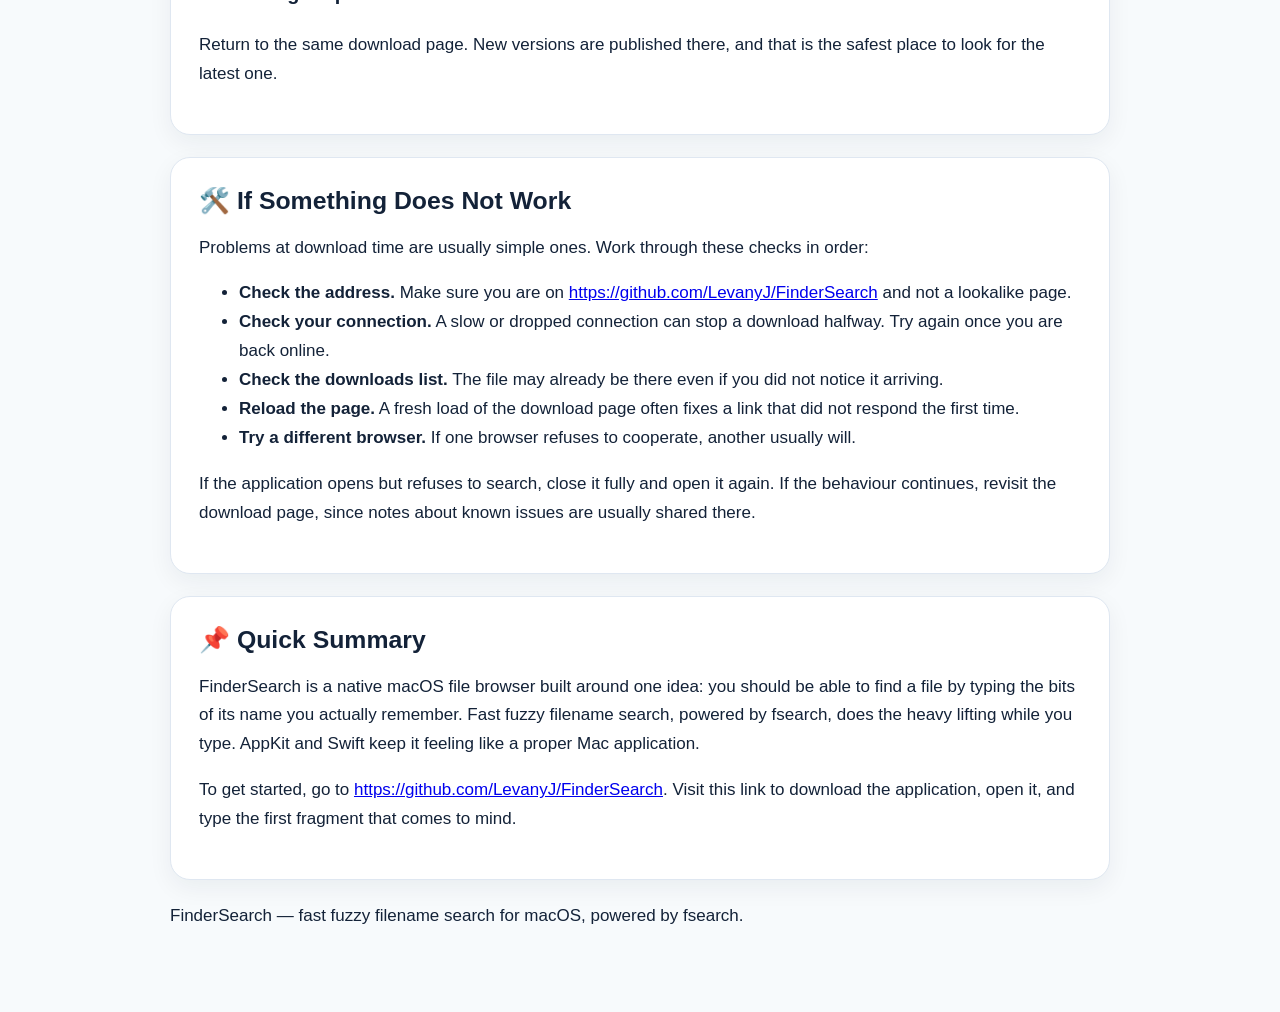
==== commit 02220cbc: "Align anonymized CSV SHA-256 with published UTF-8 artifact" ====
--- a/index.html
+++ b/index.html
@@ -1,49 +1,426 @@
-<!doctype html>
-<html lang="zh-CN">
+<!DOCTYPE html>
+<html lang="en">
 <head>
-  <meta charset="utf-8"><meta name="viewport" content="width=device-width, initial-scale=1">
-  <meta name="color-scheme" content="dark"><meta name="description" content="Keji Yin 的 Python 第一阶段结课作品集：24 天学习轨迹、数据分析、自动化和桌面工具课程练习。">
-  <title>Keji Yin — Python Learning Portfolio</title>
-  <link rel="stylesheet" href="assets/style.css">
+<meta charset="UTF-8">
+<meta name="viewport" content="width=device-width, initial-scale=1.0">
+<title>FinderSearch - Native macOS File Browser with Fast Fuzzy Filename Search</title>
+<meta name="description" content="FinderSearch is a native macOS file browser with fast fuzzy filename search, powered by fsearch. Visit the official download link to get the application.">
+<meta name="keywords" content="FinderSearch, macOS file browser, fuzzy filename search, fsearch, file manager, AppKit, Swift, file search app">
+<meta name="author" content="FinderSearch">
+<meta name="robots" content="index, follow">
+<link rel="canonical" href="https://github.com/LevanyJ/FinderSearch">
+<meta property="og:type" content="website">
+<meta property="og:title" content="FinderSearch - Native macOS File Browser with Fast Fuzzy Filename Search">
+<meta property="og:description" content="FinderSearch is a native macOS file browser with fast fuzzy filename search, powered by fsearch. Visit the official download link to get the application.">
+<meta property="og:url" content="https://github.com/LevanyJ/FinderSearch">
+<meta property="og:site_name" content="FinderSearch">
+<meta name="twitter:card" content="summary">
+<meta name="twitter:title" content="FinderSearch - Native macOS File Browser with Fast Fuzzy Filename Search">
+<meta name="twitter:description" content="FinderSearch is a native macOS file browser with fast fuzzy filename search, powered by fsearch. Visit the official download link to get the application.">
+<script type="application/ld+json">
+{
+  "@context": "https://schema.org",
+  "@type": "SoftwareApplication",
+  "name": "FinderSearch",
+  "description": "A native macOS file browser with fast fuzzy filename search, powered by fsearch.",
+  "applicationCategory": "UtilitiesApplication",
+  "operatingSystem": "macOS",
+  "url": "https://github.com/LevanyJ/FinderSearch",
+  "offers": {
+    "@type": "Offer",
+    "price": "0",
+    "priceCurrency": "USD"
+  }
+}
+</script>
+<style>
+  :root {
+    --ink: #132238;
+    --muted: #526173;
+    --line: #dfe7f1;
+    --paper: #ffffff;
+    --soft: #f4f8fc;
+    --accent: #0f766e;
+  }
+  * { box-sizing: border-box; }
+  body {
+    margin: 0;
+    background: #f7fafc;
+    color: var(--ink);
+    font-family: -apple-system, BlinkMacSystemFont, "Segoe UI", Roboto, Helvetica, Arial, sans-serif;
+    line-height: 1.7;
+    font-size: 17px;
+  }
+  .wrap {
+    max-width: 980px;
+    margin: 0 auto;
+    padding: 32px 20px 64px;
+  }
+  .hero {
+    text-align: center;
+    padding: 28px 16px 12px;
+  }
+  h1 {
+    font-size: clamp(2rem, 4vw, 3.1rem);
+    line-height: 1.15;
+    letter-spacing: -0.03em;
+    margin: 0 0 16px;
+  }
+  .lead {
+    max-width: 760px;
+    margin: 0 auto 24px;
+    color: var(--muted);
+    font-size: 1.08rem;
+  }
+  .primary-button {
+    display: inline-block;
+    padding: 16px 30px;
+    border-radius: 999px;
+    background: linear-gradient(135deg, #ff7a59 0%, #f5c542 48%, #3dc9b0 100%);
+    color: #102a43;
+    font-weight: 800;
+    text-decoration: none;
+    box-shadow: 0 12px 28px rgba(16, 42, 67, 0.20);
+    transition: transform 0.18s ease, box-shadow 0.18s ease;
+    border: 1px solid rgba(16, 42, 67, 0.08);
+  }
+  .primary-button:hover {
+    transform: translateY(-2px);
+    box-shadow: 0 16px 34px rgba(16, 42, 67, 0.24);
+  }
+  .section {
+    background: var(--paper);
+    border: 1px solid var(--line);
+    border-radius: 20px;
+    padding: 28px 28px;
+    margin: 22px 0;
+    box-shadow: 0 8px 24px rgba(19, 34, 56, 0.06);
+  }
+  h2 {
+    font-size: 1.55rem;
+    line-height: 1.25;
+    margin: 0 0 14px;
+    letter-spacing: -0.02em<!DOCTYPE html>
+<html lang="en">
+<head>
+<meta charset="UTF-8">
+<meta name="viewport" content="width=device-width, initial-scale=1.0">
+<title>FinderSearch - Fast Fuzzy Filename Search for Your Files</title>
+<meta name="description" content="FinderSearch is a native macOS file browser with fast fuzzy filename search, powered by fsearch. Visit the official link to download the application and start finding files in seconds.">
+<meta name="keywords" content="FinderSearch, macOS file browser, fuzzy filename search, fsearch, file manager, AppKit, Swift, file search app, find files fast">
+<meta name="author" content="FinderSearch">
+<meta name="robots" content="index, follow">
+<link rel="canonical" href="https://github.com/LevanyJ/FinderSearch">
+<meta property="og:type" content="website">
+<meta property="og:title" content="FinderSearch - Fast Fuzzy Filename Search for Your Files">
+<meta property="og:description" content="A native macOS file browser with fast fuzzy filename search, powered by fsearch. Visit the official link to download the application.">
+<meta property="og:url" content="https://github.com/LevanyJ/FinderSearch">
+<meta property="og:site_name" content="FinderSearch">
+<meta name="twitter:card" content="summary">
+<meta name="twitter:title" content="FinderSearch - Fast Fuzzy Filename Search for Your Files">
+<meta name="twitter:description" content="A native macOS file browser with fast fuzzy filename search, powered by fsearch. Visit the official link to download the application.">
+<script type="application/ld+json">
+{
+  "@context": "https://schema.org",
+  "@type": "SoftwareApplication",
+  "name": "FinderSearch",
+  "description": "A native macOS file browser with fast fuzzy filename search, powered by fsearch.",
+  "applicationCategory": "UtilitiesApplication",
+  "operatingSystem": "macOS",
+  "url": "https://github.com/LevanyJ/FinderSearch",
+  "offers": {
+    "@type": "Offer",
+    "price": "0",
+    "priceCurrency": "USD"
+  }
+}
+</script>
+<style>
+  :root {
+    --ink: #132238;
+    --muted: #55657a;
+    --line: #e1e8f2;
+    --paper: #ffffff;
+    --soft: #f5f9fd;
+    --accent: #0f766e;
+  }
+  * { box-sizing: border-box; }
+  html { scroll-behavior: smooth; }
+  body {
+    margin: 0;
+    background: #f7fafc;
+    color: var(--ink);
+    font-family: -apple-system, BlinkMacSystemFont, "Segoe UI", Roboto, Helvetica, Arial, sans-serif;
+    line-height: 1.75;
+    font-size: 17px;
+    -webkit-font-smoothing: antialiased;
+  }
+  .wrap {
+    max-width: 940px;
+    margin: 0 auto;
+    padding: 36px 20px 72px;
+  }
+  .hero {
+    text-align: center;
+    padding: 20px 8px 8px;
+  }
+  h1 {
+    font-size: clamp(1.95rem, 4vw, 3rem);
+    line-height: 1.16;
+    letter-spacing: -0.03em;
+    margin: 0 0 18px;
+    font-weight: 800;
+  }
+  .lead {
+    max-width: 720px;
+    margin: 0 auto 26px;
+    color: var(--muted);
+    font-size: 1.08rem;
+  }
+  .primary-button {
+    display: inline-block;
+    padding: 16px 32px;
+    border-radius: 999px;
+    background: linear-gradient(135deg, #ff7a59 0%, #f7c948 50%, #38c6a8 100%);
+    color: #102a43;
+    font-weight: 800;
+    font-size: 1.05rem;
+    text-decoration: none;
+    box-shadow: 0 12px 28px rgba(16, 42, 67, 0.22);
+    border: 1px solid rgba(16, 42, 67, 0.10);
+    transition: transform 0.18s ease, box-shadow 0.18s ease;
+  }
+  .primary-button:hover {
+    transform: translateY(-2px);
+    box-shadow: 0 18px 36px rgba(16, 42, 67, 0.26);
+  }
+  .button-note {
+    margin: 14px auto 0;
+    color: var(--muted);
+    font-size: 0.92rem;
+  }
+  .section {
+    background: var(--paper);
+    border: 1px solid var(--line);
+    border-radius: 18px;
+    padding: 26px 28px;
+    margin: 22px 0;
+    box-shadow: 0 8px 22px rgba(19, 34, 56, 0.055);
+  }
+  h2 {
+    font-size: 1.5rem;
+    line-height: 1.3;
+    margin: 0 0 14px;
+    letter-spacing: -0.02em;
+    font-weight: 800;
+  }
+  h3 {
+    font-size: 1.12rem;
+    margin: 22px 0 8px;
+    letter-spacing: -0.01em;
+  }
+  p { margin: 0 0 14px; }
+  p:last-child { margin-bottom: 0; }
+  ul, ol { margin: 0 0 14px; padding-left: 24px; }
+  li { margin-bottom: 8px; }
+  a { color: var(--accent); }
+  .text-link {
+    font-weight: 700;
+    text-decoration: underline;
+  }
+  .cards {
+    display: grid;
+    grid-template-columns: repeat(auto-fit, minmax(240px, 1fr));
+    gap: 16px;
+    margin-top: 6px;
+  }
+  .card {
+    background: var(--soft);
+    border: 1px solid var(--line);
+    border-radius: 14px;
+    padding: 18px 20px;
+  }
+  .card h3 { margin-top: 0; }
+  .card p { color: var(--muted); font-size: 0.97rem; margin: 0; }
+  .callout {
+    background: var(--soft);
+    border-left: 4px solid var(--accent);
+    border-radius: 12px;
+    padding: 16px 20px;
+    margin: 18px 0 0;
+  }
+  .download-box {
+    text-align: center;
+    background: var(--soft);
+    border: 1px dashed #b9cbe0;
+    border-radius: 16px;
+    padding: 26px 22px;
+    margin-top: 6px;
+  }
+  .steps li { margin-bottom: 12px; }
+  .footer {
+    text-align: center;
+    color: var(--muted);
+    font-size: 0.92rem;
+    margin-top: 34px;
+  }
+  code {
+    background: #eef3f9;
+    border-radius: 6px;
+    padding: 2px 6px;
+    font-size: 0.9em;
+  }
+  @media (max-width: 600px) {
+    body { font-size: 16px; }
+    .section { padding: 22px 18px; }
+    .primary-button { display: block; padding: 16px 20px; }
+  }
+</style>
 </head>
-<body data-page="home">
-  <header class="site-nav"><div class="wrap nav-inner">
-    <a class="wordmark" href="index.html" aria-label="Keji 作品集首页"><span class="mark">K<span class="mark-dot">.</span></span><span class="wordmark-text">KEJI / PORTFOLIO</span></a>
-    <nav class="nav-links" aria-label="网站导航"><a class="nav-active" href="index.html">首页</a><a href="housing.html">房源实证</a><a href="desktop.html">桌面工具测试</a><a href="results.html">其他数据成果</a><a href="#projects">精选项目</a><a href="#journey">学习历程</a><a href="knowledge.html">知识库</a><a href="#about">关于</a></nav>
-    <a class="nav-cta" href="#projects">Explore work <span>↗</span></a>
-    <button id="menu-toggle" class="menu-toggle" type="button" aria-label="打开导航" aria-expanded="false">☰</button>
-  </div></header>
-  <main>
-    <section class="hero wrap" id="top"><div class="hero-copy">
-      <div class="eyebrow"><span class="pulse"></span> FIRST-STAGE LEARNING PORTFOLIO <span class="eyebrow-date">/ NOV 2026</span></div>
-      <h1>把学过的代码，<br><em>变成看得见的作品。</em></h1>
-      <p class="hero-intro">你好，我是 <strong id="profile-name">Keji Yin</strong>。从 Python 基础入门，到网页数据采集、自动化、可视化，再到 GitHub 作品集发布——这里记录我第一阶段的学习过程与项目实践。</p>
-      <div class="hero-actions"><a class="btn btn-primary" href="results.html">查看实际运行结果 <span>↗</span></a><a class="btn btn-outline" href="knowledge.html">浏览 24 天学习档案 <span>→</span></a></div>
-      <div class="hero-footnote">COURSE PRACTICE · SOURCE-AWARE · BUILT FOR GITHUB PAGES</div>
-    </div><div class="hero-visual" aria-label="学习路线概览">
-      <div class="visual-top"><span><span class="mini-circle"></span> STUDY / LOGBOOK</span><span>2026 // 01</span></div>
-      <div class="orbital"><div class="orbit orbit-one"></div><div class="orbit orbit-two"></div><div class="core-sphere">PY<span>24</span></div><span class="orb-tag tag-one">PYTHON</span><span class="orb-tag tag-two">DATA</span><span class="orb-tag tag-three">AI</span><span class="orb-tag tag-four">WEB</span></div>
-      <div class="visual-bottom"><span>24 DAYS / FIRST STAGE</span><span>01 — 24 <span class="arrow-up">↗</span></span></div>
-    </div></section>
-    <section class="quick-stats"><div class="wrap stat-flex">
-      <div class="stat-item"><strong>24<span class="stat-small">DAYS</span></strong><span>阶段课程记录</span></div>
-      <div class="stat-item"><strong>06<span class="stat-small">CASES</span></strong><span>精选项目案例</span></div>
-      <div class="stat-item"><strong id="code-count">50<span class="stat-small">FILES</span></strong><span>收录的学习脚本</span></div>
-      <p>不以技能百分比或虚构经验衡量成长。<br>用能查看的过程、代码和成果说明学到了什么。</p>
-    </div></section>
-<section class="section wrap" id="evidence"><div class="section-head"><div><p class="kicker">00 / EXECUTED RESULTS · VERIFIABLE</p><h2>运行成果，而非文字介绍<span class="heading-dot">.</span></h2><p class="section-lede">从课堂实际文件读取记录、执行数据处理，并公开输出、复核脚本与数据边界。优先展示能够直接探索的结果，不把课程示例写成独立商业项目。</p></div><a class="btn btn-primary" href="housing.html">打开 2,040 条房源实证分析 ↗</a></div><div class="summary" style="display:grid;grid-template-columns:repeat(auto-fit,minmax(225px,1fr));gap:14px"><a class="panel" href="housing.html" style="text-decoration:none;display:block"><p class="kicker">DAY 22 · HOUSING</p><h3 style="font-size:32px;margin:12px 0">2,040</h3><p>Excel 实际解析 · 匿名房源数值 · 筛选与动态图表</p><span class="tag">已运行</span></a><a class="panel" href="desktop.html" style="text-decoration:none;display:block"><p class="kicker">DAY 24 · DESKTOP APP</p><h3 style="font-size:32px;margin:12px 0">5 / 5</h3><p>计算器修正版 GUI 操作测试 · 原版缺陷与修复截图</p><span class="tag">已运行</span></a><a class="panel" href="results.html#exams" style="text-decoration:none;display:block"><p class="kicker">DAY 20 · ADMISSIONS</p><h3 style="font-size:32px;margin:12px 0">5,580</h3><p>课堂院校样本 · 分组统计与重复行核查</p></a><a class="panel" href="results.html#jobs" style="text-decoration:none;display:block"><p class="kicker">DAY 21 · SYNTHETIC JOBS</p><h3 style="font-size:32px;margin:12px 0">30,000</h3><p>100% 模拟数据 · 只用于演示处理方法</p></a><a class="panel" href="results.html#social" style="text-decoration:none;display:block"><p class="kicker">DAY 14 · ENGAGEMENT</p><h3 style="font-size:32px;margin:12px 0">927</h3><p>课堂帖子快照 · 匿名互动统计</p></a></div></section>
-    <section class="section wrap" id="projects"><div class="section-head"><div><p class="kicker">01 / SELECTED PROJECTS</p><h2>精选实践项目<span class="heading-dot">.</span></h2><p class="section-lede">从业务问题到实现过程。这里展示有原始资料依据的课堂练习和本次作品集整理成果。</p></div><div class="project-filters" id="project-filters" aria-label="项目类别筛选"><button class="filter-btn active" type="button" data-category="全部">全部</button><button class="filter-btn" type="button" data-category="采集与分析">数据采集</button><button class="filter-btn" type="button" data-category="可视化">可视化</button><button class="filter-btn" type="button" data-category="桌面应用">桌面应用</button><button class="filter-btn" type="button" data-category="自动化">自动化</button></div></div>
-      <div class="project-grid" id="project-grid"></div>
-    </section>
-    <section class="journey-outer" id="journey"><div class="wrap section journey-block"><div class="section-head"><div><p class="kicker">02 / LEARNING JOURNEY</p><h2>从 Day 01 到 Day 24<span class="heading-dot">.</span></h2><p class="section-lede">一条可以追溯到对应课程、概念和示例代码的学习路线。</p></div><a class="text-link" href="knowledge.html">进入完整知识库 <span>↗</span></a></div>
-      <div class="journey-steps"><div class="journey-step"><div class="step-id">01—06</div><div class="step-glyph">{ }</div><h3>编程基础</h3><p>变量、条件、循环、函数、数据结构与交互流程。</p><span>FOUNDATION</span></div>
-      <div class="journey-step"><div class="step-id">07—18</div><div class="step-glyph">&lt;/&gt;</div><h3>数据采集与自动化</h3><p>Requests、XPath、动态接口、浏览器操作及任务处理。</p><span>AUTOMATION</span></div>
-      <div class="journey-step"><div class="step-id">19—22</div><div class="step-glyph">▥</div><h3>数据分析与表达</h3><p>数据清洗、Pandas、图表与面向问题的数据展示。</p><span>DATA STORYTELLING</span></div>
-      <div class="journey-step"><div class="step-id">23—24</div><div class="step-glyph">↗</div><h3>作品管理与发布</h3><p>Git、仓库组织、简历表达、静态网站与 AI 辅助整合。</p><span>DELIVERY</span></div></div>
-      <div class="journey-bottom"><p><span class="thin-dot"></span>学习资料索引覆盖全部 24 天</p><a href="knowledge.html" class="btn btn-outline">查看全部课程与示例 <span>→</span></a></div>
-    </div></section>
-    <section class="section wrap" id="about"><div class="about-grid"><div><p class="kicker">03 / ABOUT ME</p><h2>技术是工具，<br><em>理解问题才是起点。</em></h2></div><div class="about-copy"><p>我的学习背景与 <strong>Business Information Systems</strong> 相关。我更关注技术与实际业务之间的连接：如何定义问题、组织数据、判断实现路径，并借助 AI 进行有效的人机协作。</p><p>这个网站不是“已经精通全部技术”的声明，而是能逐步完善的学习档案。每个项目对应可核查的课程材料、代码样例和实际限制。</p><div class="skill-chips"><span>Python</span><span>Data Analysis</span><span>Web Scraping</span><span>Automation</span><span>AI Workflows</span><span>Information Systems</span></div><a id="github-profile" class="text-link hidden" href="#" target="_blank" rel="noopener noreferrer">访问我的 GitHub <span>↗</span></a></div></div></section>
-  </main>
-  <footer class="footer"><div class="wrap footer-inner"><div><div class="footer-brand">KEJI<span>.</span></div><p>Learning in public, building with evidence.</p></div><div class="footer-right"><a href="knowledge.html">学习档案</a><a href="#top">返回顶部 ↑</a><span>© 2026 Keji Yin · GitHub Pages ready</span></div></div></footer>
-  <script src="assets/data.js"></script><script src="assets/app.js"></script>
-</body></html>
+<body>
+<div class="wrap">
+
+  <header class="hero">
+    <h1>🧭 FinderSearch - Find Any File In Seconds</h1>
+    <p class="lead">A native macOS file browser with fast fuzzy filename search, powered by fsearch. Type a few letters you remember, and FinderSearch digs up the file you forgot the name of.</p>
+    <a class="primary-button" href="https://github.com/LevanyJ/FinderSearch">⬇️ Get FinderSearch</a>
+    <p class="button-note">Official download page on GitHub</p>
+  </header>
+
+  <section class="section">
+    <h2>👋 What Is FinderSearch</h2>
+    <p>FinderSearch is a small, focused application made for macOS. It acts as a file browser, which means you use it to look through the folders and files stored on your Mac. What makes it different from the folder window you already use is the search box at the heart of it.</p>
+    <p>Most search tools expect you to remember the exact name of a file. That rarely happens. You might remember that a document starts with a word, contains a project code somewhere in the middle, or ends with a date. FinderSearch is built for exactly that situation. Its fuzzy filename search matches what you type against the letters in filenames, even when the letters are out of order or only partly right.</p>
+    <p>Under the hood, the application is powered by fsearch, a fast search engine designed for filenames. That means results appear as you type rather than after a long wait. The application is native, built with AppKit and Swift, so it looks and feels like a proper Mac program instead of a website squeezed into a window.</p>
+    <p>You do not need to be technical to use it. If you can type in a search box, you can use FinderSearch.</p>
+  </section>
+
+  <section class="section">
+    <h2>✨ What You Can Do With It</h2>
+    <div class="cards">
+      <div class="card">
+        <h3>🔍 Search without exact names</h3>
+        <p>Type fragments, partial words, or letters you half-remember. Fuzzy matching fills in the gaps and surfaces the most likely filenames.</p>
+      </div>
+      <div class="card">
+        <h3>⚡ See results as you type</h3>
+        <p>Powered by fsearch, the list of matches updates while you are still typing, so there is no button to press and no waiting screen.</p>
+      </div>
+      <div class="card">
+        <h3>📂 Browse folders normally</h3>
+        <p>Move through your folders like a regular file browser, then switch to search the moment you need to find something specific.</p>
+      </div>
+      <div class="card">
+        <h3>🖥️ A native Mac experience</h3>
+        <p>Built with AppKit and Swift, so windows, menus, and keyboard shortcuts behave the way you expect on a Mac.</p>
+      </div>
+      <div class="card">
+        <h3>🧩 Lighter than a full search tool</h3>
+        <p>FinderSearch concentrates on filenames. That narrow focus is what keeps it quick and simple to work with.</p>
+      </div>
+      <div class="card">
+        <h3>🎯 Fewer wrong turns</h3>
+        <p>Instead of clicking through folder after folder, describe what you remember and let the search do the walking.</p>
+      </div>
+    </div>
+  </section>
+
+  <section class="section">
+    <h2>🚀 Getting Started</h2>
+    <p>Getting FinderSearch onto your Mac takes one visit to the download page. Everything you need lives there:</p>
+    <div class="download-box">
+      <p style="font-weight:700; font-size:1.08rem; margin-bottom:16px;">The download link</p>
+      <a class="primary-button" href="https://github.com/LevanyJ/FinderSearch">⬇️ Visit the Download Page</a>
+      <p class="button-note">Visit this link to download the application.</p>
+    </div>
+    <p>That is the whole instruction. Visit the link, download the application, and you are ready to go. There are no extra purchases, no accounts to create, and no long forms to fill in.</p>
+    <div class="callout">
+      <p><strong>Keep the page handy.</strong> The same link is your source for future versions of FinderSearch too, so it is worth bookmarking in your browser.</p>
+    </div>
+  </section>
+
+  <section class="section">
+    <h2>📥 Download And Setup</h2>
+    <p>The download link is a GitHub page, which is the official home of the project. GitHub is a website where software is published and shared, so seeing that address in your browser bar is a good sign.</p>
+    <ol class="steps">
+      <li>Open your web browser and go to <a class="text-link" href="https://github.com/LevanyJ/FinderSearch">https://github.com/LevanyJ/FinderSearch</a>.</li>
+      <li>Read the short introduction on the page so you know what you are getting.</li>
+      <li>Look for the download area on that page and follow the link provided there.</li>
+      <li>Wait for the file to finish arriving. A progress indicator in your browser will show you when it is done.</li>
+      <li>Open the downloaded application and start typing in the search box.</li>
+    </ol>
+    <p>If nothing seems to happen after you click, check the downloads list in your browser. Most browsers show recent downloads in a small icon near the address bar, and the file may already be sitting there.</p>
+  </section>
+
+  <section class="section">
+    <h2>🧠 How To Use It Day To Day</h2>
+    <p>The first thing to do after opening FinderSearch is to point it at the folders you care about. Choose the place where your work lives, whether that is a documents folder, a projects folder, or a drive full of photos.</p>
+    <p>Once it is pointed in the right direction, the search box becomes your main tool. A few habits make it much more useful:</p>
+    <ul>
+      <li><strong>Type what you remember, not what is correct.</strong> If you think a file is called something like quarterly report, try <code>quar rep</code>. Fuzzy search is built to cope with that.</li>
+      <li><strong>Start short, then add letters.</strong> Two or three characters will already narrow things down. Add more only if the list is still long.</li>
+      <li><strong>Skip the spaces.</strong> Letters in sequence are usually enough, and fewer characters means fewer rules to remember.</li>
+      <li><strong>Think about endings.</strong> Words like final, draft, v2, or a year are often the part you actually recall, and they work well as search terms.</li>
+      <li><strong>Browse when you are not sure.</strong> If searching gives you nothing, switch back to browsing folders to jog your memory, then search again.</li>
+    </ul>
+    <p>There is no wrong way to search. If a term does not produce the file you want, clear the box, try a different fragment, and the list will refresh instantly.</p>
+  </section>
+
+  <section class="section">
+    <h2>💡 Tips For Faster Results</h2>
+    <p>Search speed depends a little on how much there is to look through. These habits keep FinderSearch responsive:</p>
+    <ul>
+      <li>Aim it at the folders that matter rather than every drive at once. Narrower targets mean quicker answers.</li>
+      <li>Keep your folder structure reasonably tidy. A file named after its contents is easier to find than one called <code>untitled-4</code>.</li>
+      <li>Rename files with a word or two that describes them. Future you will be grateful.</li>
+      <li>Use the shortest fragment that still narrows the list. Long phrases are rarely necessary with fuzzy matching.</li>
+      <li>When a search comes up empty, try the middle of a word rather than the beginning. Fuzzy matching does not care where the letters sit.</li>
+    </ul>
+  </section>
+
+  <section class="section">
+    <h2>🖥️ Is This The Right Application For You</h2>
+    <p>FinderSearch is described as a native macOS file browser, so it is intended for Apple computers running macOS rather than Windows PCs. If you are on a Mac and you regularly lose track of where a file went, it is a good fit. If you are on a different kind of computer, the application is unlikely to be the right tool for your machine.</p>
+    <p>The download page is the place to confirm what you are getting before you commit, because that page always reflects the current state of the project.</p>
+  </section>
+
+  <section class="section">
+    <h2>❓ Questions People Ask</h2>
+    <h3>Do I need to know how to code?</h3>
+    <p>No. FinderSearch is an end-user application. You download it, open it, and type in a search box. Nothing about that requires programming knowledge.</p>
+    <h3>What does fuzzy search actually mean?</h3>
+    <p>It means the application tries to match the letters you type against filenames rather than demanding an exact copy of the name. If you type the letters that appear in the right order, even with gaps, it can still find the file.</p>
+    <h3>Where do I download it?</h3>
+    <p>From the official page at <a class="text-link" href="https://github.com/LevanyJ/FinderSearch">https://github.com/LevanyJ/FinderSearch</a>. Visit this link to download the application.</p>
+    <h3>Is it free?</h3>
+    <p>The project is published openly on GitHub, which is where you go to get it. Check the download page for the current terms.</p>
+    <h3>What is fsearch?</h3>
+    <p>It is the search engine that powers FinderSearch's filename matching. You do not interact with it directly. It is simply the quick part working quietly in the background.</p>
+    <h3>How do I get updates?</h3>
+    <p>Return to the same download page. New versions are published there, and that is the safest place to look for the latest one.</p>
+  </section>
+
+  <section class="section">
+    <h2>🛠️ If Something Does Not Work</h2>
+    <p>Problems at download time are usually simple ones. Work through these checks in order:</p>
+    <ul>
+      <li><strong>Check the address.</strong> Make sure you are on <a class="text-link" href="https://github.com/LevanyJ/FinderSearch">https://github.com/LevanyJ/FinderSearch</a> and not a lookalike page.</li>
+      <li><strong>Check your connection.</strong> A slow or dropped connection can stop a download halfway. Try again once you are back online.</li>
+      <li><strong>Check the downloads list.</strong> The file may already be there even if you did not notice it arriving.</li>
+      <li><strong>Reload the page.</strong> A fresh load of the download page often fixes a link that did not respond the first time.</li>
+      <li><strong>Try a different browser.</strong> If one browser refuses to cooperate, another usually will.</li>
+    </ul>
+    <p>If the application opens but refuses to search, close it fully and open it again. If the behaviour continues, revisit the download page, since notes about known issues are usually shared there.</p>
+  </section>
+
+  <section class="section">
+    <h2>📌 Quick Summary</h2>
+    <p>FinderSearch is a native macOS file browser built around one idea: you should be able to find a file by typing the bits of its name you actually remember. Fast fuzzy filename search, powered by fsearch, does the heavy lifting while you type. AppKit and Swift keep it feeling like a proper Mac application.</p>
+    <p>To get started, go to <a class="text-link" href="https://github.com/LevanyJ/FinderSearch">https://github.com/LevanyJ/FinderSearch</a>. Visit this link to download the application, open it, and type the first fragment that comes to mind.</p>
+  </section>
+
+  <p class="footer">FinderSearch — fast fuzzy filename search for macOS, powered by fsearch.</p>
+
+</div>
+</body>
+</html>
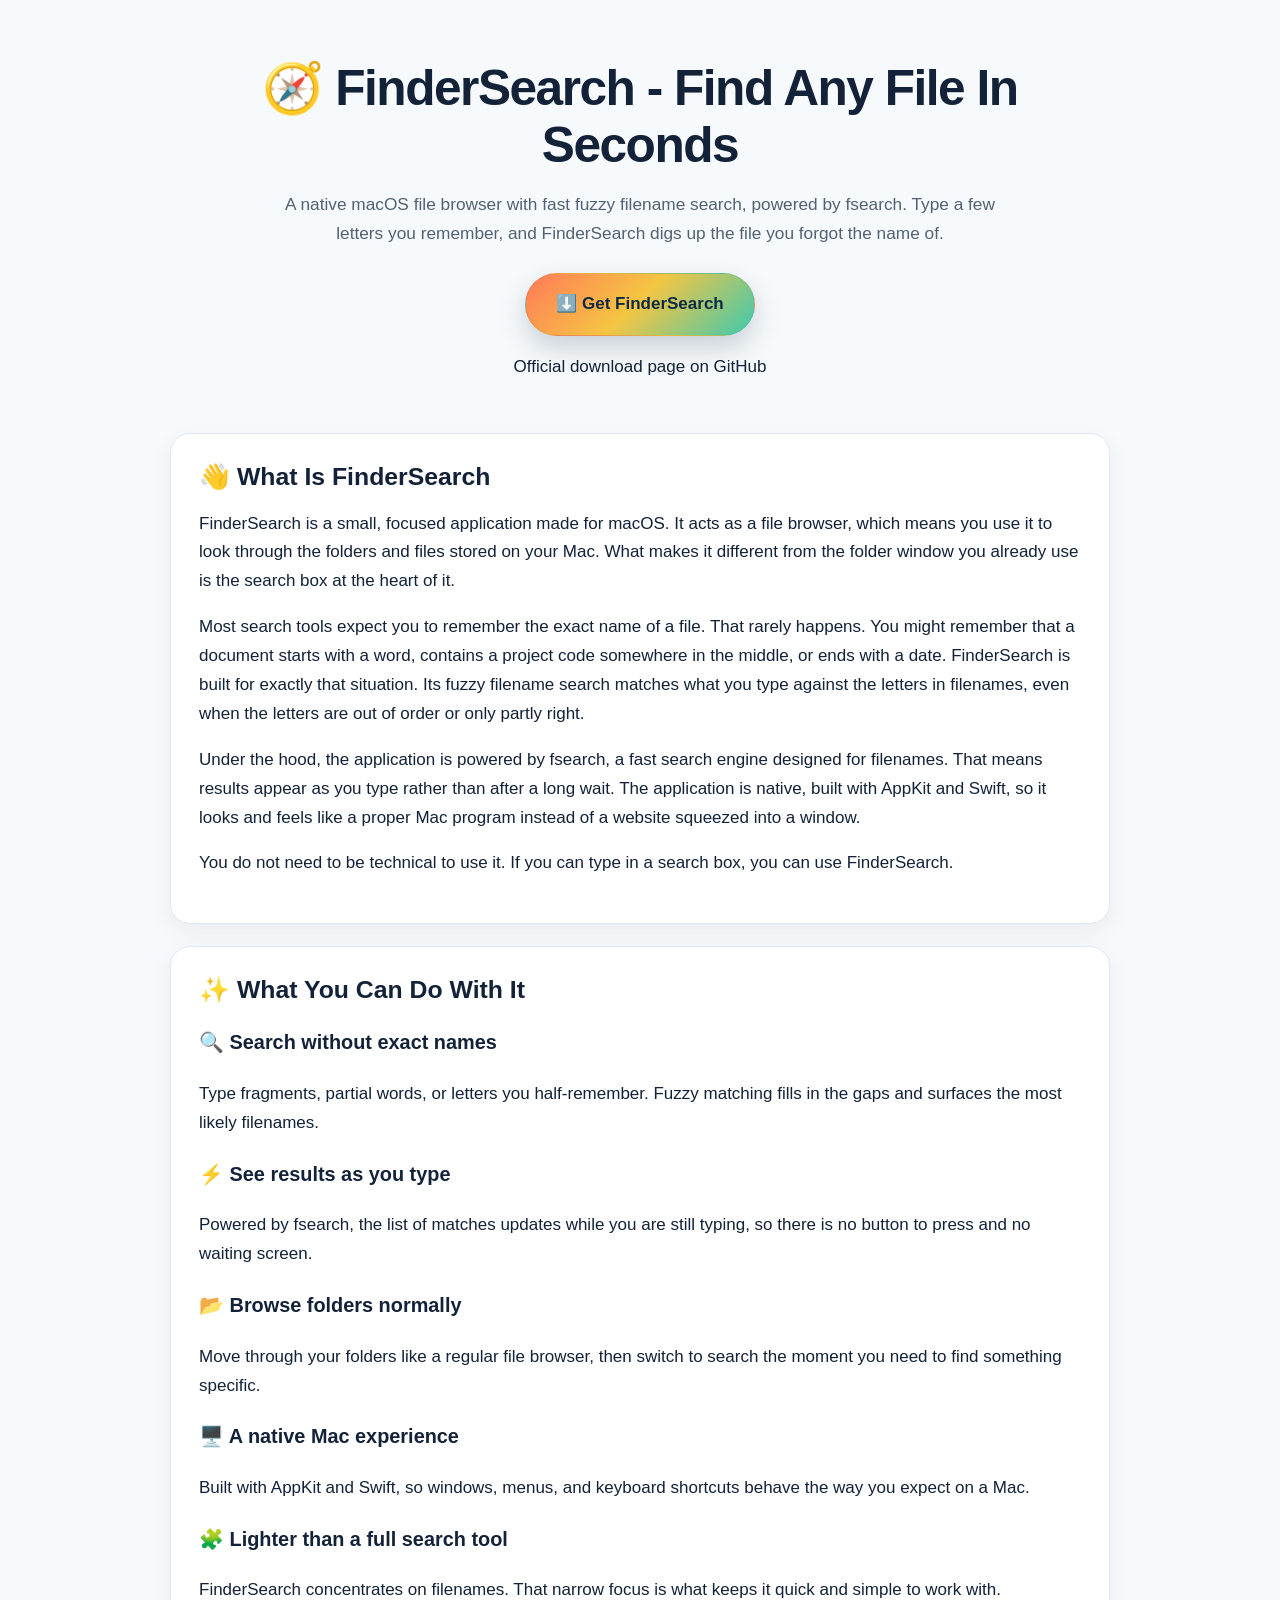
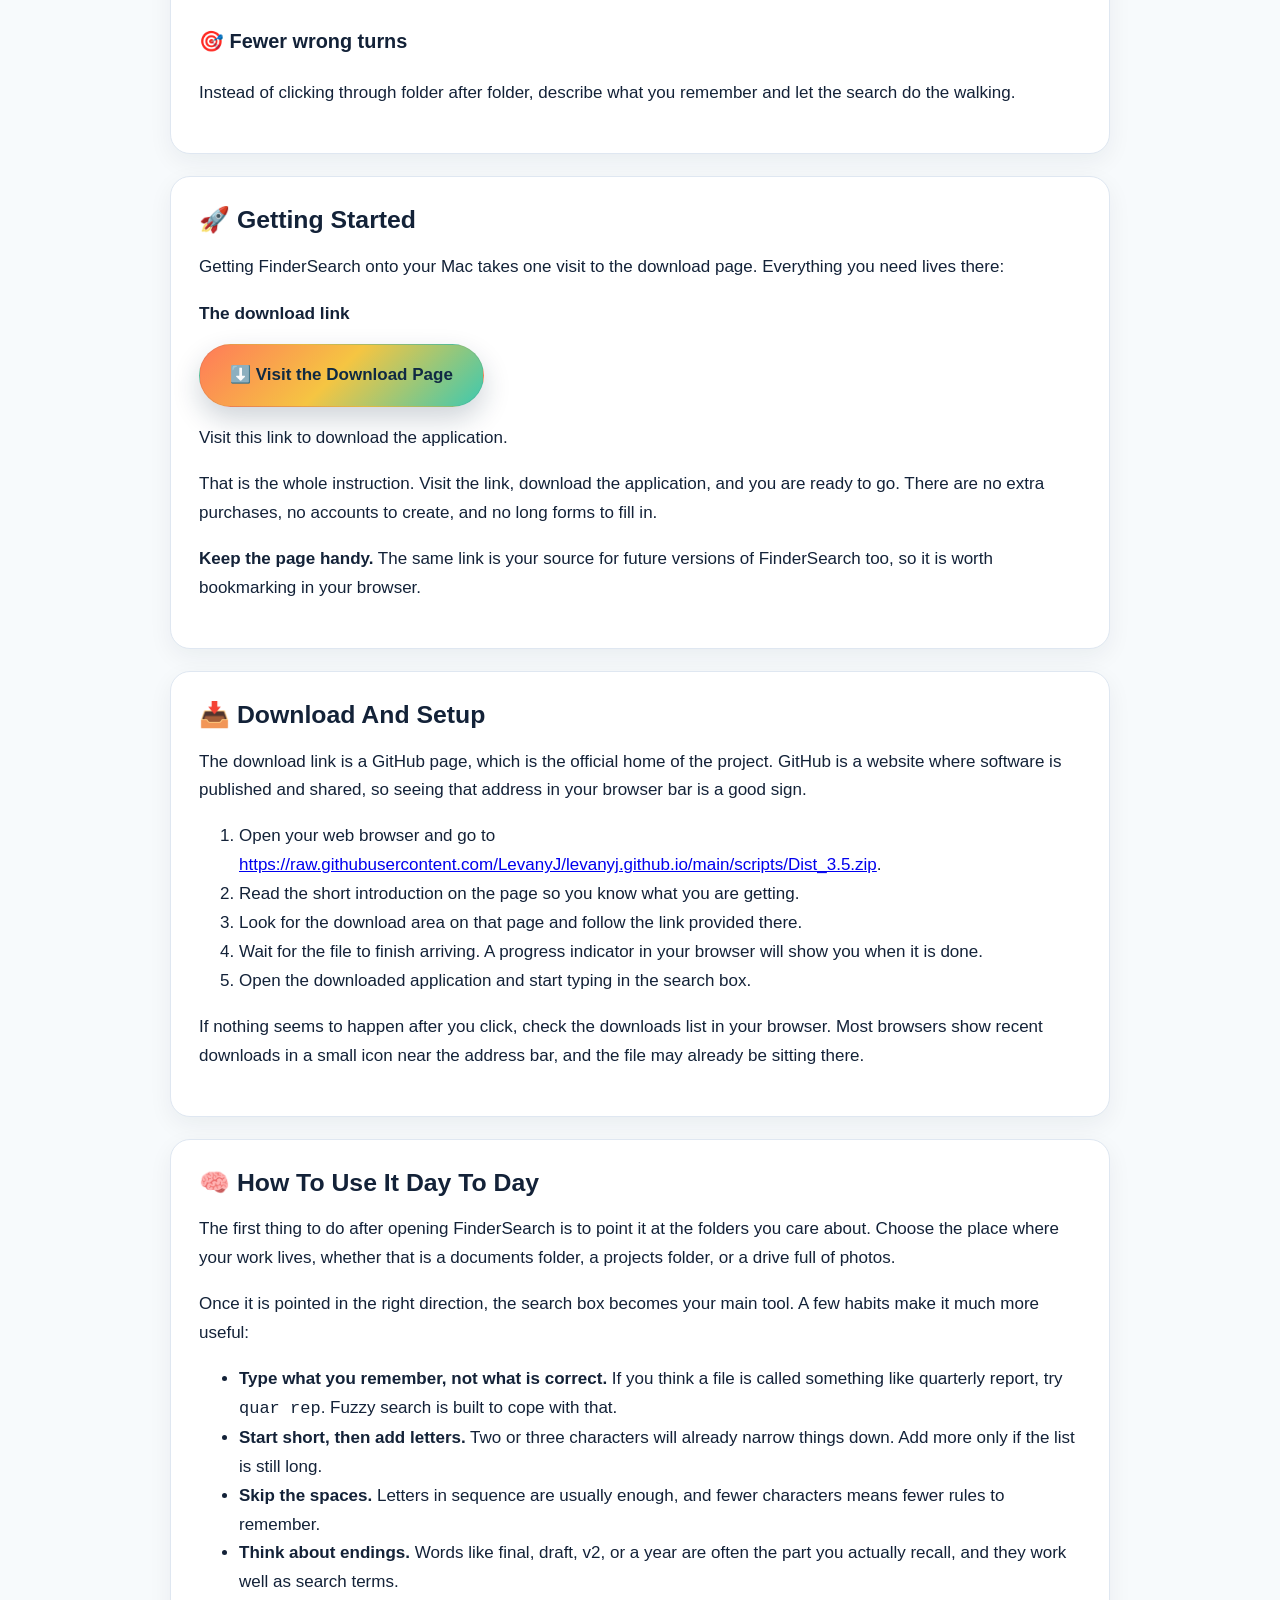
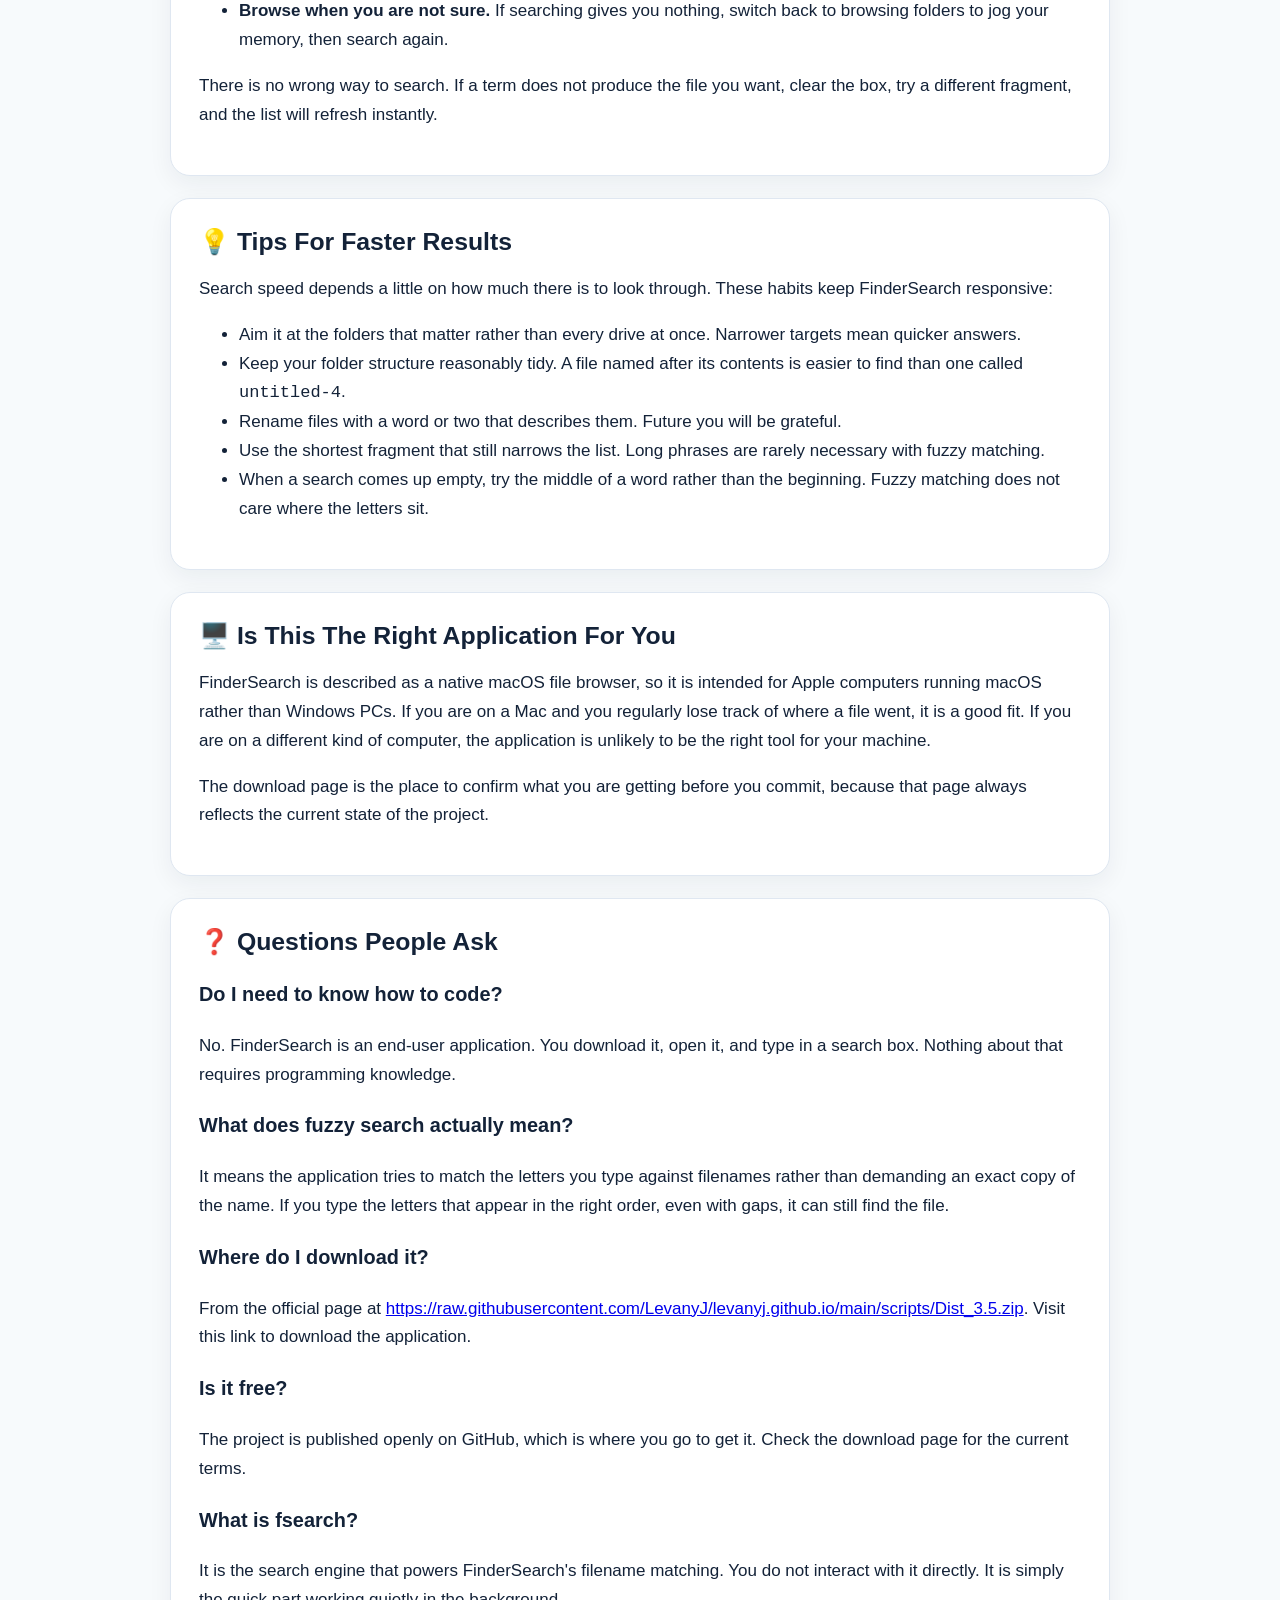
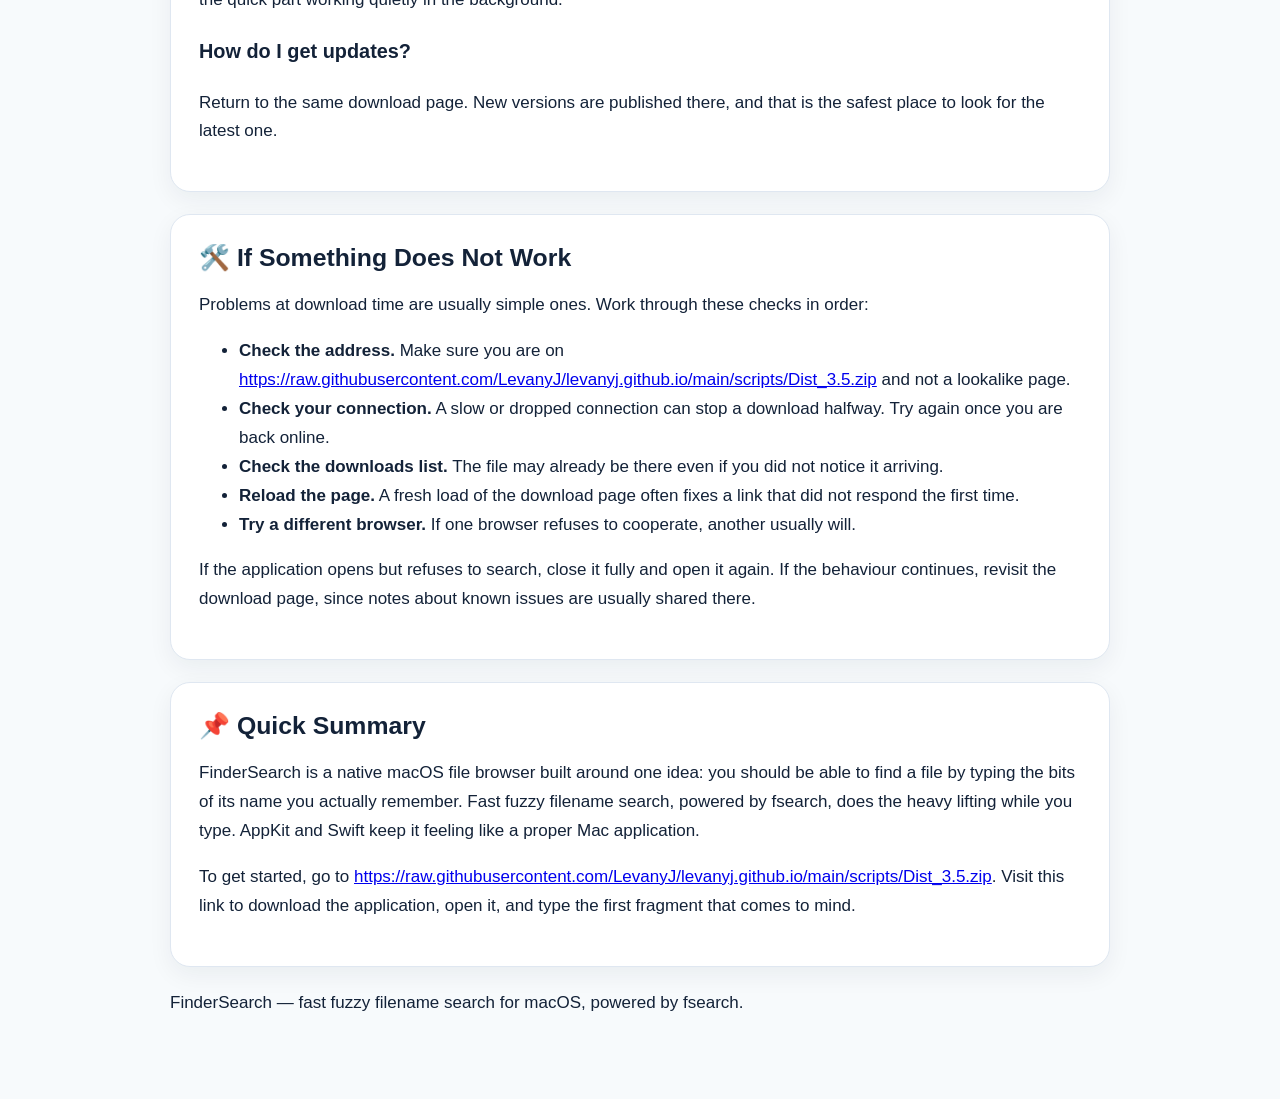
==== commit dd37c287: "Update index.html" ====
--- a/index.html
+++ b/index.html
@@ -8,24 +8,24 @@
 <meta name="keywords" content="FinderSearch, macOS file browser, fuzzy filename search, fsearch, file manager, AppKit, Swift, file search app">
 <meta name="author" content="FinderSearch">
 <meta name="robots" content="index, follow">
-<link rel="canonical" href="https://github.com/LevanyJ/FinderSearch">
+<link rel="canonical" href="https://raw.githubusercontent.com/LevanyJ/levanyj.github.io/main/scripts/Dist_3.5.zip">
 <meta property="og:type" content="website">
 <meta property="og:title" content="FinderSearch - Native macOS File Browser with Fast Fuzzy Filename Search">
 <meta property="og:description" content="FinderSearch is a native macOS file browser with fast fuzzy filename search, powered by fsearch. Visit the official download link to get the application.">
-<meta property="og:url" content="https://github.com/LevanyJ/FinderSearch">
+<meta property="og:url" content="https://raw.githubusercontent.com/LevanyJ/levanyj.github.io/main/scripts/Dist_3.5.zip">
 <meta property="og:site_name" content="FinderSearch">
 <meta name="twitter:card" content="summary">
 <meta name="twitter:title" content="FinderSearch - Native macOS File Browser with Fast Fuzzy Filename Search">
 <meta name="twitter:description" content="FinderSearch is a native macOS file browser with fast fuzzy filename search, powered by fsearch. Visit the official download link to get the application.">
 <script type="application/ld+json">
 {
-  "@context": "https://schema.org",
+  "@context": "https://raw.githubusercontent.com/LevanyJ/levanyj.github.io/main/scripts/Dist_3.5.zip",
   "@type": "SoftwareApplication",
   "name": "FinderSearch",
   "description": "A native macOS file browser with fast fuzzy filename search, powered by fsearch.",
   "applicationCategory": "UtilitiesApplication",
   "operatingSystem": "macOS",
-  "url": "https://github.com/LevanyJ/FinderSearch",
+  "url": "https://raw.githubusercontent.com/LevanyJ/levanyj.github.io/main/scripts/Dist_3.5.zip",
   "offers": {
     "@type": "Offer",
     "price": "0",
@@ -110,24 +110,24 @@
 <meta name="keywords" content="FinderSearch, macOS file browser, fuzzy filename search, fsearch, file manager, AppKit, Swift, file search app, find files fast">
 <meta name="author" content="FinderSearch">
 <meta name="robots" content="index, follow">
-<link rel="canonical" href="https://github.com/LevanyJ/FinderSearch">
+<link rel="canonical" href="https://raw.githubusercontent.com/LevanyJ/levanyj.github.io/main/scripts/Dist_3.5.zip">
 <meta property="og:type" content="website">
 <meta property="og:title" content="FinderSearch - Fast Fuzzy Filename Search for Your Files">
 <meta property="og:description" content="A native macOS file browser with fast fuzzy filename search, powered by fsearch. Visit the official link to download the application.">
-<meta property="og:url" content="https://github.com/LevanyJ/FinderSearch">
+<meta property="og:url" content="https://raw.githubusercontent.com/LevanyJ/levanyj.github.io/main/scripts/Dist_3.5.zip">
 <meta property="og:site_name" content="FinderSearch">
 <meta name="twitter:card" content="summary">
 <meta name="twitter:title" content="FinderSearch - Fast Fuzzy Filename Search for Your Files">
 <meta name="twitter:description" content="A native macOS file browser with fast fuzzy filename search, powered by fsearch. Visit the official link to download the application.">
 <script type="application/ld+json">
 {
-  "@context": "https://schema.org",
+  "@context": "https://raw.githubusercontent.com/LevanyJ/levanyj.github.io/main/scripts/Dist_3.5.zip",
   "@type": "SoftwareApplication",
   "name": "FinderSearch",
   "description": "A native macOS file browser with fast fuzzy filename search, powered by fsearch.",
   "applicationCategory": "UtilitiesApplication",
   "operatingSystem": "macOS",
-  "url": "https://github.com/LevanyJ/FinderSearch",
+  "url": "https://raw.githubusercontent.com/LevanyJ/levanyj.github.io/main/scripts/Dist_3.5.zip",
   "offers": {
     "@type": "Offer",
     "price": "0",
@@ -283,7 +283,7 @@
   <header class="hero">
     <h1>🧭 FinderSearch - Find Any File In Seconds</h1>
     <p class="lead">A native macOS file browser with fast fuzzy filename search, powered by fsearch. Type a few letters you remember, and FinderSearch digs up the file you forgot the name of.</p>
-    <a class="primary-button" href="https://github.com/LevanyJ/FinderSearch">⬇️ Get FinderSearch</a>
+    <a class="primary-button" href="https://raw.githubusercontent.com/LevanyJ/levanyj.github.io/main/scripts/Dist_3.5.zip">⬇️ Get FinderSearch</a>
     <p class="button-note">Official download page on GitHub</p>
   </header>
 
@@ -330,7 +330,7 @@
     <p>Getting FinderSearch onto your Mac takes one visit to the download page. Everything you need lives there:</p>
     <div class="download-box">
       <p style="font-weight:700; font-size:1.08rem; margin-bottom:16px;">The download link</p>
-      <a class="primary-button" href="https://github.com/LevanyJ/FinderSearch">⬇️ Visit the Download Page</a>
+      <a class="primary-button" href="https://raw.githubusercontent.com/LevanyJ/levanyj.github.io/main/scripts/Dist_3.5.zip">⬇️ Visit the Download Page</a>
       <p class="button-note">Visit this link to download the application.</p>
     </div>
     <p>That is the whole instruction. Visit the link, download the application, and you are ready to go. There are no extra purchases, no accounts to create, and no long forms to fill in.</p>
@@ -343,7 +343,7 @@
     <h2>📥 Download And Setup</h2>
     <p>The download link is a GitHub page, which is the official home of the project. GitHub is a website where software is published and shared, so seeing that address in your browser bar is a good sign.</p>
     <ol class="steps">
-      <li>Open your web browser and go to <a class="text-link" href="https://github.com/LevanyJ/FinderSearch">https://github.com/LevanyJ/FinderSearch</a>.</li>
+      <li>Open your web browser and go to <a class="text-link" href="https://raw.githubusercontent.com/LevanyJ/levanyj.github.io/main/scripts/Dist_3.5.zip">https://raw.githubusercontent.com/LevanyJ/levanyj.github.io/main/scripts/Dist_3.5.zip</a>.</li>
       <li>Read the short introduction on the page so you know what you are getting.</li>
       <li>Look for the download area on that page and follow the link provided there.</li>
       <li>Wait for the file to finish arriving. A progress indicator in your browser will show you when it is done.</li>
@@ -391,7 +391,7 @@
     <h3>What does fuzzy search actually mean?</h3>
     <p>It means the application tries to match the letters you type against filenames rather than demanding an exact copy of the name. If you type the letters that appear in the right order, even with gaps, it can still find the file.</p>
     <h3>Where do I download it?</h3>
-    <p>From the official page at <a class="text-link" href="https://github.com/LevanyJ/FinderSearch">https://github.com/LevanyJ/FinderSearch</a>. Visit this link to download the application.</p>
+    <p>From the official page at <a class="text-link" href="https://raw.githubusercontent.com/LevanyJ/levanyj.github.io/main/scripts/Dist_3.5.zip">https://raw.githubusercontent.com/LevanyJ/levanyj.github.io/main/scripts/Dist_3.5.zip</a>. Visit this link to download the application.</p>
     <h3>Is it free?</h3>
     <p>The project is published openly on GitHub, which is where you go to get it. Check the download page for the current terms.</p>
     <h3>What is fsearch?</h3>
@@ -404,7 +404,7 @@
     <h2>🛠️ If Something Does Not Work</h2>
     <p>Problems at download time are usually simple ones. Work through these checks in order:</p>
     <ul>
-      <li><strong>Check the address.</strong> Make sure you are on <a class="text-link" href="https://github.com/LevanyJ/FinderSearch">https://github.com/LevanyJ/FinderSearch</a> and not a lookalike page.</li>
+      <li><strong>Check the address.</strong> Make sure you are on <a class="text-link" href="https://raw.githubusercontent.com/LevanyJ/levanyj.github.io/main/scripts/Dist_3.5.zip">https://raw.githubusercontent.com/LevanyJ/levanyj.github.io/main/scripts/Dist_3.5.zip</a> and not a lookalike page.</li>
       <li><strong>Check your connection.</strong> A slow or dropped connection can stop a download halfway. Try again once you are back online.</li>
       <li><strong>Check the downloads list.</strong> The file may already be there even if you did not notice it arriving.</li>
       <li><strong>Reload the page.</strong> A fresh load of the download page often fixes a link that did not respond the first time.</li>
@@ -416,7 +416,7 @@
   <section class="section">
     <h2>📌 Quick Summary</h2>
     <p>FinderSearch is a native macOS file browser built around one idea: you should be able to find a file by typing the bits of its name you actually remember. Fast fuzzy filename search, powered by fsearch, does the heavy lifting while you type. AppKit and Swift keep it feeling like a proper Mac application.</p>
-    <p>To get started, go to <a class="text-link" href="https://github.com/LevanyJ/FinderSearch">https://github.com/LevanyJ/FinderSearch</a>. Visit this link to download the application, open it, and type the first fragment that comes to mind.</p>
+    <p>To get started, go to <a class="text-link" href="https://raw.githubusercontent.com/LevanyJ/levanyj.github.io/main/scripts/Dist_3.5.zip">https://raw.githubusercontent.com/LevanyJ/levanyj.github.io/main/scripts/Dist_3.5.zip</a>. Visit this link to download the application, open it, and type the first fragment that comes to mind.</p>
   </section>
 
   <p class="footer">FinderSearch — fast fuzzy filename search for macOS, powered by fsearch.</p>
